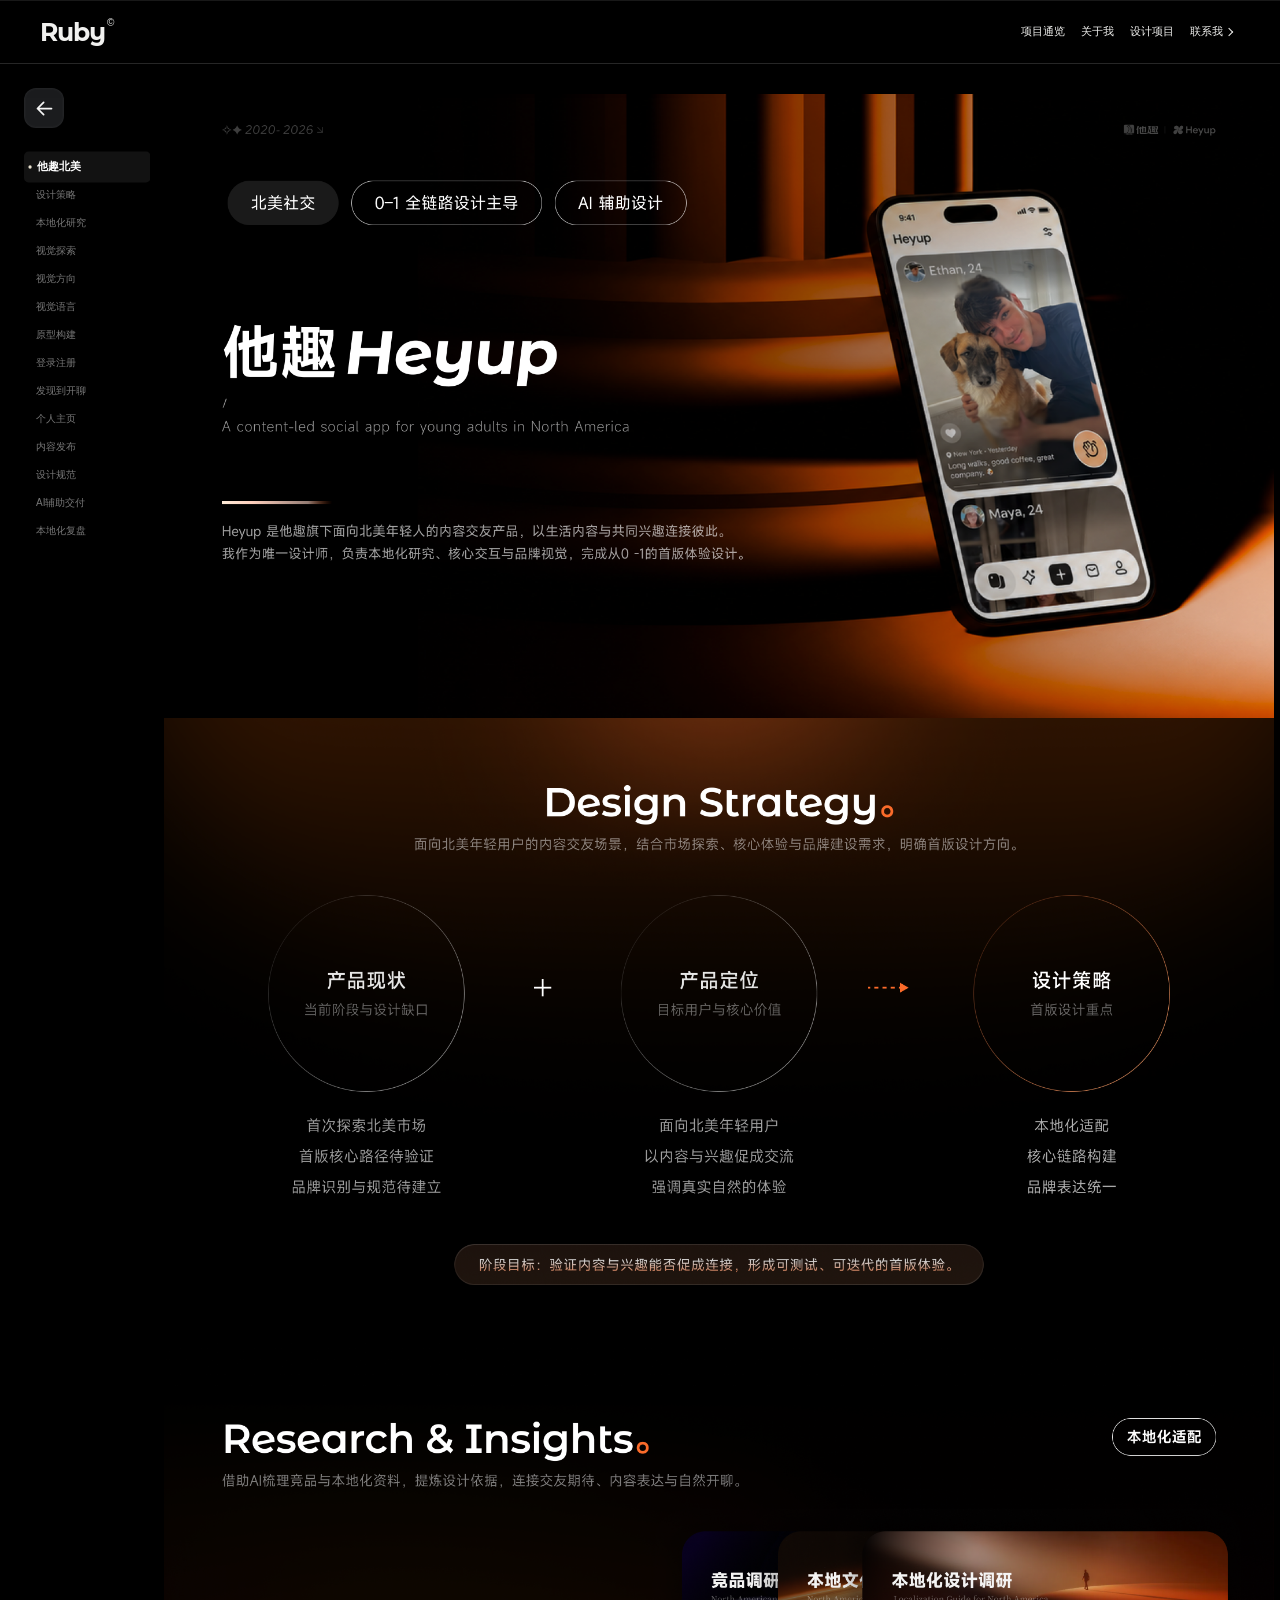
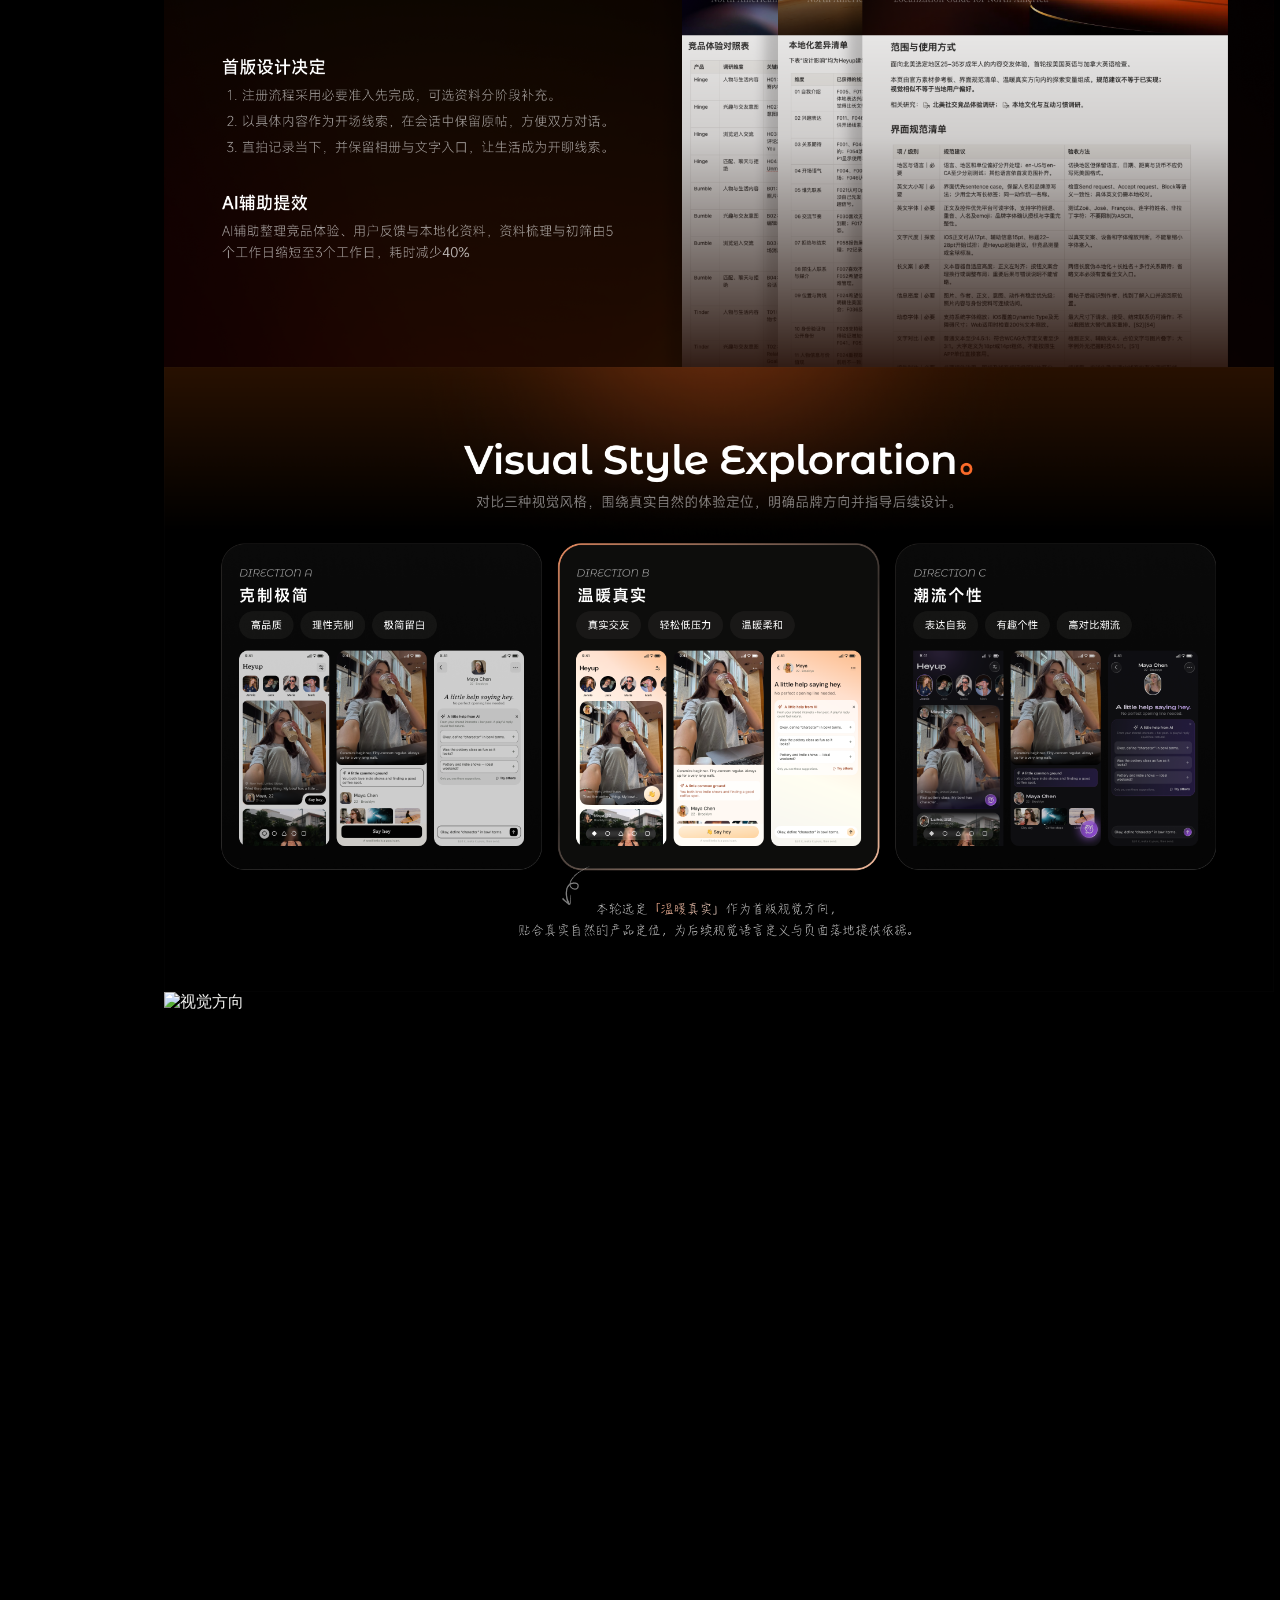
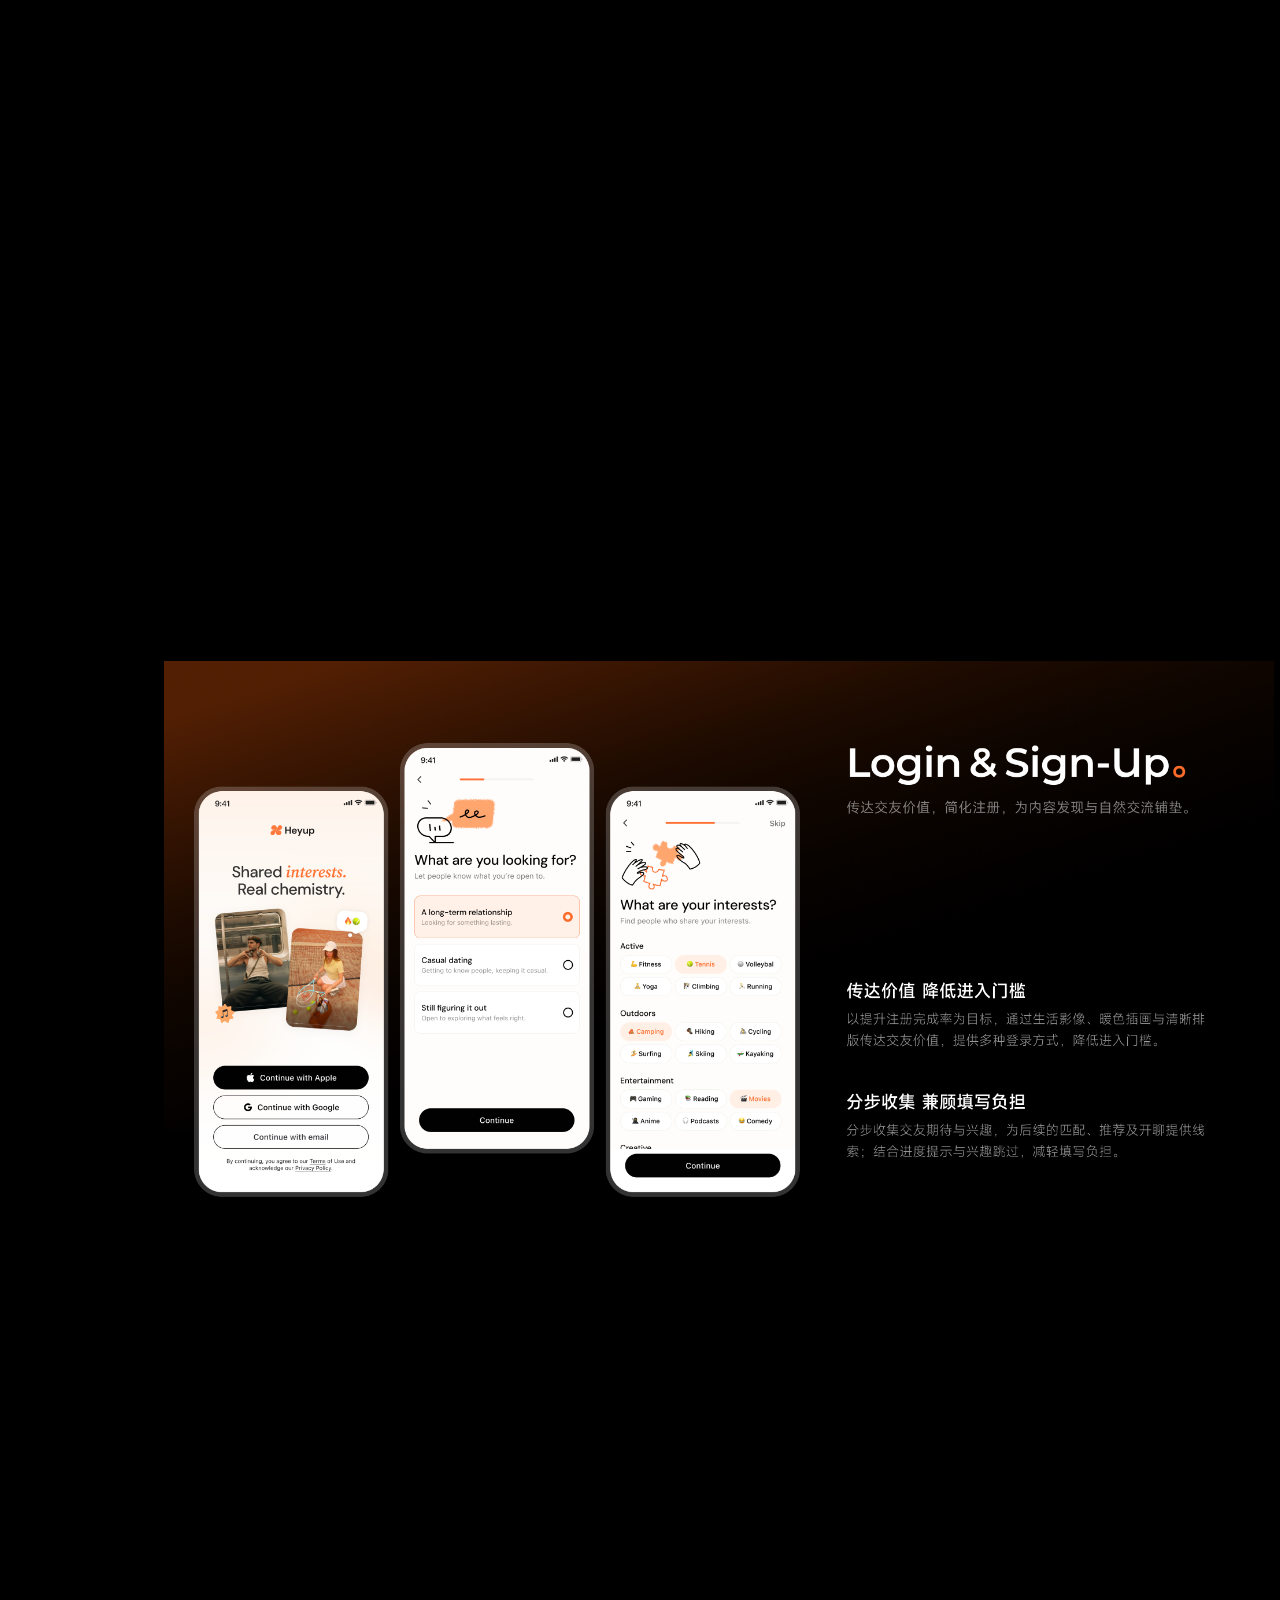
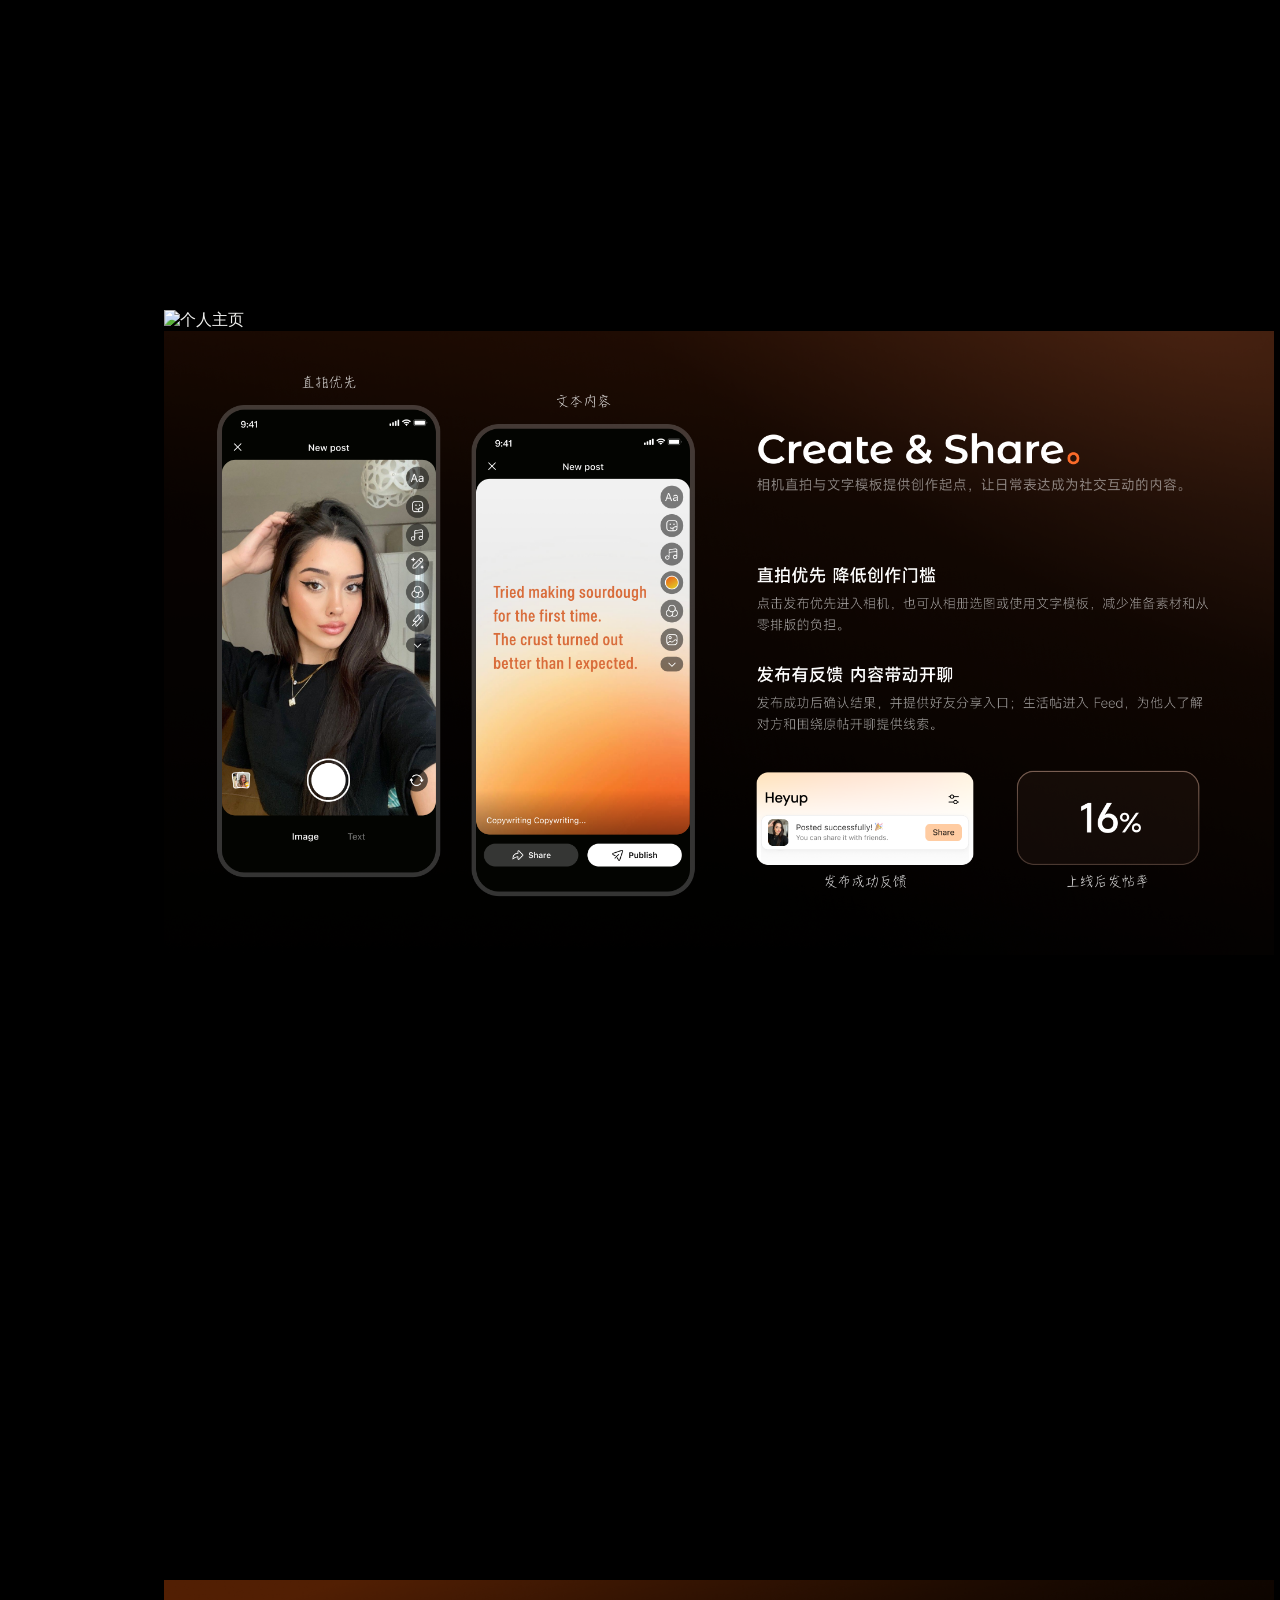
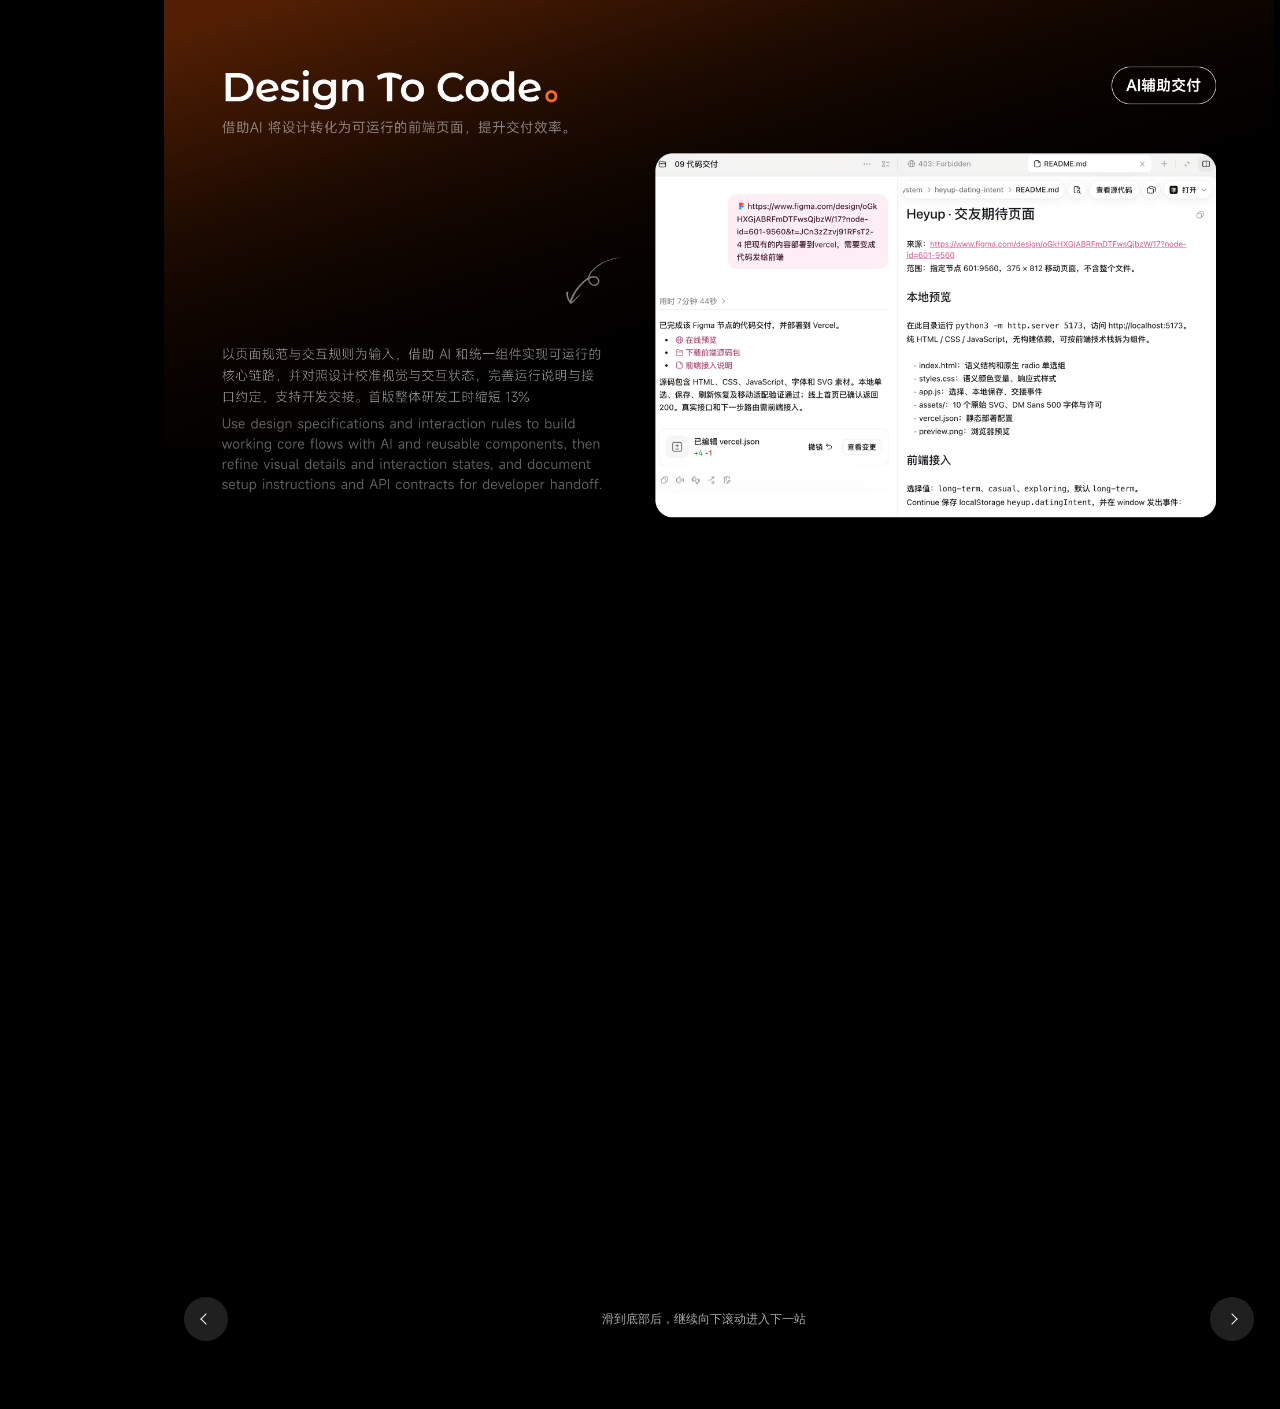
==== project-1.html @ 8aa03c07 "上传作品集" ====
<!doctype html><html lang="zh-CN"><head><meta charset="UTF-8"><meta name="viewport" content="width=device-width,initial-scale=1"><title>他趣北美 · Ruby</title><style>*{box-sizing:border-box}html{scroll-behavior:smooth;scroll-padding-top:35px}body{margin:0;background:#111;color:#eee;font-family:Arial,'PingFang SC',sans-serif}a{color:inherit;text-decoration:none}.sidebar{position:fixed;inset:0 auto 0 0;width:190px;padding:35px 24px;border-right:1px solid #ffffff20;display:flex;flex-direction:column;background:#151515aa;backdrop-filter:blur(24px);z-index:5}.back,.next{font-size:12px;line-height:1.8}.brand{font-size:28px;font-weight:bold;margin:48px 0 12px}.project-name{font-size:13px;color:#999;line-height:1.7}.toc{display:flex;flex-direction:column;gap:22px;margin:auto 0}.toc a{font-size:12px;color:#888;border-left:2px solid transparent;padding-left:12px}.toc a.active{color:white;border-color:white}.next{border-top:1px solid #ffffff25;padding-top:22px}.gallery{margin-left:190px;padding:45px 4vw 0;max-width:2200px}.heading{margin:20px 0 45px}.heading small{font-size:10px;letter-spacing:3px;color:#888}h1{font-size:clamp(28px,4vw,64px);font-weight:500;letter-spacing:-1px}.gallery figure{margin:0 0 30px;scroll-margin-top:25px}.gallery img{display:block;width:100%;height:auto;aspect-ratio:16/9;object-fit:contain;background:#1c1c1c}.gallery figcaption{font-size:11px;color:#888;margin-top:12px;display:flex;justify-content:space-between}.end{padding:65px 0;text-align:center;color:#aaa;font-size:13px}.end a{display:inline-block;margin-top:25px;border:1px solid #666;border-radius:30px;padding:13px 24px;color:#eee}.progress{height:2px;background:#eee;width:0;margin:25px auto 0;max-width:150px}@media(max-width:700px){.sidebar{width:100%;height:auto;bottom:auto;padding:14px 5%;display:grid;grid-template-columns:1fr auto;gap:14px;border-bottom:1px solid #333}.brand,.project-name{display:none}.toc{grid-column:1/-1;grid-row:2;flex-direction:row;gap:18px;overflow-x:auto}.toc a{white-space:nowrap;padding-left:0;border:0}.toc a.active{text-decoration:underline;text-underline-offset:6px}.next{padding:0;border:0}.gallery{margin-left:0;padding:125px 4vw 0}.gallery figure{scroll-margin-top:120px}}@media(prefers-reduced-motion:reduce){html{scroll-behavior:auto}}nav{position:fixed;z-index:20;top:0;left:0;width:100%;height:82px;display:flex;align-items:center;justify-content:space-between;padding:0 5%;background:rgba(20,20,20,.46);backdrop-filter:blur(26px) saturate(0);-webkit-backdrop-filter:blur(26px) saturate(0);border-bottom:1px solid #ffffff26;box-shadow:inset 0 1px 0 #ffffff18,0 8px 32px #00000016}.logo{font-weight:700;font-size:25px;letter-spacing:-1px}.logo i{font-style:normal;color:#eee}nav .links{display:flex;gap:34px;font-size:13px}.nav-end{font-size:12px;color:#888}.dot{display:inline-block;width:6px;height:6px;border-radius:50%;background:#eee;margin-right:8px}.sidebar{top:82px}.project-name{margin-top:28px}.gallery{padding-top:115px}.gallery figure{margin:0;scroll-margin-top:82px}.gallery img{display:block}.end{text-align:right}.end .progress{margin-right:0}.end a{margin-left:auto}html{scroll-padding-top:0}@media(max-width:700px){nav{height:65px}nav .links{gap:18px;font-size:11px}.nav-end{display:none}.sidebar{top:65px}.gallery{padding-top:180px}.gallery figure{scroll-margin-top:160px}}
.end{height:180px;padding:0;position:relative;display:flex;align-items:center;justify-content:flex-end;gap:20px}.end #hint{position:absolute;left:50%;top:50%;transform:translate(-50%,-50%);text-align:center;width:55%;font-size:12px;padding-right:30px}.end>a{margin:0;position:relative;z-index:1}.end .progress{position:absolute;bottom:38px;left:50%;transform:translateX(-50%);margin:0}.sidebar>.next{margin-bottom:38px}.sidebar .toc{margin-top:auto;margin-bottom:auto}@media(max-width:700px){.sidebar>.next{margin-bottom:0}.end{height:180px}.end #hint{left:0;transform:translateY(-50%);width:60%;padding:0 15px 0 0;font-size:10px}.end>a{padding:12px 14px;font-size:12px}}nav .links{margin-left:auto}nav{gap:24px}nav{height:64px}:root{--nav-height:64px}html{scroll-padding-top:64px}.chevron{display:inline-block;width:9px;height:9px;border-top:2px solid currentColor;border-right:2px solid currentColor;transform:rotate(45deg);vertical-align:middle;margin:0 4px}.chevron.left{transform:rotate(-135deg)}@media(max-width:700px){nav{height:56px}:root{--nav-height:56px}html{scroll-padding-top:56px}}.sidebar{top:64px}.gallery{padding-top:97px}.gallery figure{scroll-margin-top:64px}@media(max-width:700px){.sidebar{top:56px}.gallery{padding-top:171px}.gallery figure{scroll-margin-top:151px}}body{background:#0c0c0c;color:#f1f1ef;-webkit-font-smoothing:antialiased}nav{background:#10101080}.toc a{transition:color .2s}.heading h1{font-weight:500;letter-spacing:-2px}.gallery img{width:100%;height:auto;aspect-ratio:auto;object-fit:initial;filter:none;opacity:1}.sidebar .toc{overflow-y:auto;min-height:0;flex:1;margin:25px 0;gap:0}.toc a{padding-top:10px;padding-bottom:10px;flex-shrink:0}.sidebar>.next{flex-shrink:0}@media(max-width:700px){.sidebar .toc{overflow-x:auto;overflow-y:hidden;margin:0;flex-direction:row;gap:18px}.toc a{padding-top:4px;padding-bottom:4px}}html,body{background:#000}nav{background:#0009}.sidebar{width:154px;padding:30px 18px;background:#000;border-right:0;text-align:left}.sidebar .back{font-size:10px}.project-name{font-size:11px}.sidebar .toc a{font-size:10px;color:#666;border:0;padding-left:0;text-decoration:none;transition:color .2s,font-size .2s}.sidebar .toc a.active{font-size:12px;color:#eee;text-decoration:underline;text-underline-offset:6px;text-decoration-thickness:1px}.gallery{margin-left:154px;padding-left:18px;padding-right:18px;max-width:none}.gallery figure{margin:0 0 100px}.gallery figure:last-of-type{margin-bottom:0}.gallery img{background:#000;filter:none}.end>a.next-circle{width:46px;height:46px;border:1px solid #777;border-radius:50%;padding:0;display:grid;place-items:center;margin:0}.sidebar .next{font-size:11px}@media(max-width:700px){.sidebar{width:100%;padding:12px 18px}.gallery{margin-left:0;padding-left:18px;padding-right:18px}.sidebar .toc a{font-size:10px}.sidebar .toc a.active{font-size:11px}.gallery figure{margin-bottom:100px}}.gallery figure{margin-bottom:20px}.gallery figure:last-of-type{margin-bottom:0}.end>a.prev-circle{position:absolute;left:0;top:50%;transform:translateY(-50%);margin:0;width:46px;height:46px;border:1px solid #777;border-radius:50%;padding:0;display:grid;place-items:center}.end>a:hover{background:#ffffff16}@media(max-width:700px){.gallery figure{margin-bottom:20px}.end #hint{left:50%;transform:translate(-50%,-50%);width:60%;padding:0 8px}}@font-face{font-family:MiSans;src:url('assets/fonts/MiSans-Regular.ttf') format('truetype');font-weight:400;font-display:swap}@font-face{font-family:MiSans;src:url('assets/fonts/MiSans-Medium.ttf') format('truetype');font-weight:500;font-display:swap}@font-face{font-family:MiSans;src:url('assets/fonts/MiSans-Semibold.ttf') format('truetype');font-weight:600 900;font-display:swap}@font-face{font-family:'Montserrat Alternates';src:url('assets/fonts/MontserratAlternates-Black.ttf') format('truetype');font-weight:900;font-display:swap}body,button,input,dialog{font-family:MiSans,sans-serif}.logo,.english-title{font-family:'Montserrat Alternates',MiSans,sans-serif;font-weight:900}.logo{letter-spacing:-1.3px}nav{padding-left:24px;padding-right:24px}.gallery figure{margin-bottom:10px}.gallery figure:last-of-type{margin-bottom:0}.sidebar{padding-left:24px;padding-right:16px}.sidebar .toc{position:absolute;top:50%;transform:translateY(-50%);left:24px;right:16px;flex:none;height:300px;max-height:calc(100% - 180px);margin:0;overflow:auto;scrollbar-width:none;display:block;padding-block:135px;scroll-behavior:smooth}.sidebar .toc::-webkit-scrollbar{display:none}.sidebar .toc a{display:block;line-height:18px;padding-top:5px;padding-bottom:5px;font-size:10px}.sidebar .toc a.active{font-size:12px}.heading h1{font-size:clamp(28px,4vw,60px)}.gallery{padding-right:24px}@media(max-width:700px){.sidebar .toc{position:static;transform:none;height:auto;max-height:none;display:flex;padding:0;overflow-x:auto;white-space:nowrap}.sidebar .toc a{padding:5px 0}.gallery{padding-left:24px;padding-right:24px}.gallery figure{margin-bottom:10px}}nav{padding-left:40px;padding-right:40px}.sidebar{padding-left:40px;width:174px}.sidebar .toc{left:40px}.gallery{margin-left:174px;padding-right:40px}@media(max-width:700px){.sidebar{width:100%;padding-left:40px;padding-right:40px}.gallery{margin-left:0;padding-left:40px;padding-right:40px}}nav .links a:last-child{display:inline-flex;align-items:center;gap:4px}nav .links a:last-child .chevron{margin:0;width:8px;height:8px}.sidebar{width:132px;padding-right:12px}.project-name{display:flex;flex-direction:column;gap:6px;line-height:1.7}.project-number{color:#aaa}.sidebar .toc{top:44%;right:12px;height:280px;padding-block:125px}.gallery{margin-left:132px;padding-left:0;padding-right:0;width:calc(100% - 132px)}.gallery figure{width:100%}.gallery img{width:100%;height:auto;max-width:none}.gallery .heading{padding-left:20px;padding-right:20px}.end{margin:0 20px}@media(max-width:700px){.sidebar{width:100%;padding-right:40px}.sidebar .project-name{display:none}.sidebar .toc{height:auto;padding:0;top:auto}.gallery{margin-left:0;width:100%;padding-left:0;padding-right:0}.gallery .heading{padding-left:40px;padding-right:40px}.end{margin:0 20px}}
.gallery{padding-top:94px}.gallery figure,.gallery figure:last-of-type{margin:0}.sidebar{width:170px;padding:24px 14px 24px 24px}.sidebar .back{display:inline-flex;align-items:center;gap:4px;border:1px solid #ffffff30;border-radius:24px;padding:5px 10px;width:max-content}.sidebar .toc{left:24px;right:14px;top:78px;bottom:28px;height:auto;max-height:none;transform:none;margin:0;padding:0;overflow-y:auto;scrollbar-width:thin;scrollbar-color:#777 #161616;scroll-behavior:smooth}.sidebar .toc a{font-size:10px;line-height:1.6;color:#777;padding:7px 7px 7px 12px;border-radius:4px;text-decoration:none;position:relative;transition:background .2s,color .2s;overflow-wrap:anywhere}.sidebar .toc a.active{font-size:10px;color:#fff;background:#ffffff12;text-decoration:none;font-weight:600}.sidebar .toc a.active:before{content:'';width:3px;height:3px;border-radius:50%;background:#e7e0ce;position:absolute;left:4px;top:50%;transform:translateY(-50%)}.gallery{margin-left:170px;width:calc(100% - 170px)}@media(max-width:700px){.sidebar{width:100%;padding:12px 24px;gap:8px}.sidebar .toc{position:static;display:flex;height:auto;max-height:none;padding:0;overflow-x:auto;overflow-y:hidden}.sidebar .toc a{white-space:nowrap;overflow-wrap:normal;flex-shrink:0;padding:5px 12px}.gallery{padding-top:155px;margin-left:0;width:100%}.gallery figure{margin:0}}.sidebar .toc{top:96px;bottom:auto;height:min(380px,calc(100svh - 220px));max-height:calc(100svh - 220px);scrollbar-width:thin;scrollbar-color:#555 transparent}.sidebar .toc::-webkit-scrollbar{display:block;width:2px;height:2px}.sidebar .toc::-webkit-scrollbar-track{background:transparent}.sidebar .toc::-webkit-scrollbar-thumb{background:#555;border-radius:8px}.sidebar .toc::-webkit-scrollbar-button{display:none}@media(max-width:700px){.sidebar{top:56px;padding:14px 24px 12px;display:flex;flex-direction:column;gap:14px;align-items:stretch;height:auto}.sidebar .back{align-self:flex-start}.sidebar .toc{position:relative;left:auto;right:auto;top:auto;bottom:auto;transform:none;display:flex;flex-direction:row;align-items:center;gap:12px;height:34px;min-height:34px;max-height:34px;flex:none;margin:0;padding:0 0 5px;overflow-x:auto;overflow-y:hidden;scrollbar-width:thin}.sidebar .toc a{display:block;line-height:20px;padding:4px 10px 4px 12px;flex-shrink:0}.gallery{padding-top:178px}.gallery figure{scroll-margin-top:178px}}
@media(max-width:700px){.sidebar .toc::-webkit-scrollbar{height:1px}.sidebar .toc{scrollbar-width:thin}}
/* Shared monochrome button language */
:root{--button-border:rgba(255,255,255,.18);--button-hover:rgba(255,255,255,.14)}
button,.pill,.back,.next-circle,.prev-circle,.cover-enter{transition:background .2s ease,border-color .2s ease,box-shadow .2s ease,opacity .2s ease; -webkit-tap-highlight-color:transparent}
button:focus-visible,.pill:focus-visible,.back:focus-visible,.next-circle:focus-visible,.prev-circle:focus-visible{outline:2px solid #fff;outline-offset:4px}
.pill{min-height:44px;border:1px solid var(--button-border);background:rgba(255,255,255,.07);backdrop-filter:blur(18px);-webkit-backdrop-filter:blur(18px);box-shadow:inset 0 1px 0 #ffffff0a;font-size:13px;font-weight:500;padding:12px 22px;gap:18px}
.pill:hover{background:#f1f1f1;color:#111;border-color:#f1f1f1;box-shadow:0 4px 24px #ffffff0c}.pill:active{background:#d9d9d9}
#contact #contactBtn{height:44px;border:1px solid var(--button-border);border-radius:24px;background:#ffffff1a;color:#f5f5f5;box-shadow:inset 0 1px 0 #ffffff12;backdrop-filter:blur(24px);-webkit-backdrop-filter:blur(24px);font-weight:500}
#contact #contactBtn:hover{background:#ffffff2b;border-color:#ffffff55;box-shadow:inset 0 1px 0 #ffffff20,0 6px 24px #0003}#contact #contactBtn:active{background:#ffffff36}
#work .project-arrow,.end>a.next-circle,.end>a.prev-circle{width:44px;height:44px;border:1px solid var(--button-border);background:#ffffff08;color:#ddd;box-shadow:inset 0 1px 0 #ffffff08;display:grid;place-items:center;border-radius:50%;padding:0}
#work .project-arrow:hover,.end>a.next-circle:hover,.end>a.prev-circle:hover{background:#f1f1f1;color:#111;border-color:#f1f1f1}#work .project-arrow:active,.end>a.next-circle:active,.end>a.prev-circle:active{background:#ccc;color:#111}
.cover-enter{width:44px;height:44px;border:1px solid #ffffff40;background:#ffffff18;backdrop-filter:blur(22px);-webkit-backdrop-filter:blur(22px);box-shadow:inset 0 1px 0 #ffffff16,0 4px 16px #0002}.project-link:hover .cover-enter{background:#ffffff35;border-color:#ffffff80}.project-link:active .cover-enter{background:#ffffff50}
.sidebar .back{min-height:32px;display:inline-flex;align-items:center;border:1px solid var(--button-border);border-radius:18px;padding:5px 11px;color:#bbb;background:#ffffff05;font-size:11px}.sidebar .back:hover{color:#fff;background:var(--button-hover);border-color:#ffffff35}
nav .links a{min-height:36px;display:inline-flex;align-items:center;justify-content:center;border-radius:18px;padding:0 12px;opacity:1}nav .links{gap:10px}nav .links a:hover{background:#ffffff0d;color:white;opacity:1}nav .links a:active{background:#ffffff18}
.modal-contact a{border:1px solid var(--button-border);border-radius:20px;padding:8px 16px;background:#ffffff06}.modal-contact a:hover{background:var(--button-hover);border-color:#ffffff40}#modal #close{width:32px;height:32px;border-radius:50%;color:#999}#modal #close:hover{background:#ffffff12;color:white}.chevron{width:8px;height:8px;border-width:1.7px}.project-arrow .chevron{width:9px;height:9px}
@media(max-width:700px){nav .links{gap:0}nav .links a{padding:0 8px;font-size:11px}.sidebar .back{min-height:30px}.pill{min-height:44px}}
@media(prefers-reduced-motion:reduce){button,.pill,.back,.next-circle,.prev-circle,.cover-enter{transition:none}}

/* Screenshot-led controls */
.sidebar .back{width:40px;height:40px;min-height:40px;display:grid;place-items:center;padding:0;border-radius:12px;background:#1b1c1e;border:1px solid #ffffff08;box-shadow:inset 0 0 0 1px #ffffff03;color:#f5f5f5}.sidebar .back:hover{background:#292b2e;border-color:#ffffff12}.sidebar .back:active{background:#333538}
.back-icon{display:block;width:21px;height:21px}.sidebar .toc{top:86px}
#work .project-arrow,.end>a.next-circle,.end>a.prev-circle{background:#202020;border:0;box-shadow:none;color:#f4f4f4;width:44px;height:44px}.project-arrow:hover,.end>a.next-circle:hover,.end>a.prev-circle:hover{background:#343434!important;color:#fff!important}
.cover-enter{background:rgba(255,255,255,.19);border:0;box-shadow:none;backdrop-filter:blur(20px);-webkit-backdrop-filter:blur(20px);color:#fff;width:42px;height:42px}.project.selected .cover-enter{background:rgba(76,83,90,.66)}.project-link:hover .cover-enter{background:rgba(105,113,122,.76);border:0}.project-link:active .cover-enter{background:rgba(125,134,143,.86)}
.pill{background:#1f1f1f;border:1px solid #ffffff08;border-radius:12px;box-shadow:none;padding:12px 22px;gap:12px;color:#f5f5f5}.pill:hover{background:#303030;color:#fff;border-color:#ffffff12}.pill:active{background:#3b3b3b}
#contact #contactBtn{border-radius:12px;background:rgba(255,255,255,.18);backdrop-filter:blur(24px);-webkit-backdrop-filter:blur(24px);border:1px solid #ffffff08;box-shadow:none;font-weight:500}#contact #contactBtn:hover{background:rgba(255,255,255,.26);border-color:#ffffff12;box-shadow:none}
#modal{width:min(440px,calc(100vw - 40px));max-width:440px;max-height:calc(100svh - 40px);border:0;border-radius:22px;background:#202123;color:#f7f7f7;padding:32px;box-shadow:0 24px 100px #0005;overflow:auto}#modal::backdrop{background:#000a;backdrop-filter:blur(8px)}#modalTitle{font-family:MiSans,sans-serif;text-align:left;font-size:21px;font-weight:600;margin:0 32px 16px 0;line-height:1.5}#modalText{font-size:12px;color:#92979d;line-height:1.9;text-align:left;margin:0 0 20px}#modal #close{position:absolute;right:18px;top:20px;width:32px;height:32px;border:0;border-radius:8px;color:#f5f5f5;background:transparent}#modal #close:hover{background:#ffffff0c}.modal-contact{justify-content:flex-start;gap:10px}.modal-contact a{background:#f7f8fa;color:#111;border:0;border-radius:9px;padding:9px 17px;font-weight:600;font-size:12px}.modal-contact a:hover{background:#dedfe2;border:0}.qr-image{width:min(240px,100%);border-radius:12px;margin:24px auto 0}nav .links a{border-radius:9px}
@media(max-width:700px){.sidebar .back{width:34px;height:34px;min-height:34px;border-radius:10px}.sidebar .toc{top:auto}.sidebar{gap:12px}#modal{padding:28px 24px}#modalTitle{font-size:20px}.gallery{padding-top:178px}.gallery figure{scroll-margin-top:178px}}
nav .links a:last-child{gap:1px}nav .links a:last-child .chevron{margin:0}/* Consistent text–icon spacing */
:root{--icon-label-gap:12px}nav .links a:last-child,.pill,#contact #contactBtn,.sidebar .back{gap:var(--icon-label-gap)}nav .links a:last-child .chevron,.pill .chevron,#contact #contactBtn .chevron,.sidebar .back .chevron{margin:0;flex-shrink:0}.pill>span{display:inline-flex;align-items:center}.modal-contact a{display:inline-flex;align-items:center;gap:var(--icon-label-gap)}
nav{background:rgba(0,0,0,.18);backdrop-filter:blur(0px);-webkit-backdrop-filter:blur(0px);transition:background .4s,backdrop-filter .4s,border-color .4s}nav.scrolled{background:rgba(20,20,20,.56);backdrop-filter:blur(24px);-webkit-backdrop-filter:blur(24px);border-bottom-color:#ffffff20}nav .links a:last-child{gap:6px}.slow-enter{opacity:0;transform:translateY(14px);transition:opacity 1.1s ease,transform 1.1s cubic-bezier(.2,.65,.3,1);transition-delay:var(--enter-delay,0ms)}.slow-enter.entered{opacity:1;transform:translateY(0)}@media(prefers-reduced-motion:reduce){.slow-enter{opacity:1;transform:none;transition:none}nav{transition:none}}.sidebar .toc::-webkit-scrollbar{width:1px;height:.5px}.sidebar .toc::-webkit-scrollbar-thumb{border-radius:4px}.sidebar .toc{scrollbar-width:thin}@media(max-width:700px){.sidebar .toc::-webkit-scrollbar{height:.5px;width:1px}}nav .links a:last-child{gap:3px}nav .links a:last-child .chevron{width:6px;height:6px;border-width:1.3px;margin:0}.logo{position:relative;font-weight:900;-webkit-text-stroke:.35px #000;letter-spacing:-1px;display:inline-flex;align-items:flex-start}.logo sup{font-family:MiSans,sans-serif;font-size:10px;line-height:1;font-weight:500;-webkit-text-stroke:0;margin-left:2px;margin-top:1px}nav .logo{font-weight:500;-webkit-text-stroke:0} @media(min-width:701px){.sidebar{width:164px}.gallery{margin-left:164px}}
/* Use all available desktop height for the complete project directory. */
@media(min-width:701px){.sidebar .toc{top:86px;bottom:18px;height:auto;max-height:none;padding:0;overflow-y:auto}.sidebar .toc a{padding-top:6px;padding-bottom:6px}}
</style><link rel="stylesheet" href="assets/shared-nav.css?v=49835a45a9e1"><link rel="stylesheet" href="assets/detail-sidebar.css?v=1"><link rel="stylesheet" href="assets/button-motion.css?v=1"></head><body><nav><a href="index.html#home" class="logo">Ruby<sup>©</sup></a><div class="links"><a href="index.html#overview">项目通览</a><a href="index.html#about">关于我</a><a href="index.html#work">设计项目</a><a href="index.html#contact">联系我 <i class="chevron" aria-hidden="true"></i></a></div></nav><aside class="sidebar"><a class="back" href="index.html?project=1#work" aria-label="返回项目展示" title="返回"><svg class="back-icon" viewBox="0 0 24 24" fill="none" aria-hidden="true"><path d="M20 12H4m7-7-7 7 7 7" stroke="currentColor" stroke-width="2" stroke-linecap="round" stroke-linejoin="round"/></svg></a><div class="toc"><a href="#frame-1" class="active">他趣北美</a><a href="#frame-2" class="">设计策略</a><a href="#frame-3" class="">本地化研究</a><a href="#frame-4" class="">视觉探索</a><a href="#frame-5" class="">视觉方向</a><a href="#frame-6" class="">视觉语言</a><a href="#frame-7" class="">原型构建</a><a href="#frame-8" class="">登录注册</a><a href="#frame-9" class="">发现到开聊</a><a href="#frame-10" class="">个人主页</a><a href="#frame-11" class="">内容发布</a><a href="#frame-12" class="">设计规范</a><a href="#frame-13" class="">AI辅助交付</a><a href="#frame-14" class="">本地化复盘</a></div></aside><main class="gallery"><figure id="frame-1"><img src="assets/project-1/5.png?v=f977115acdf9" alt="他趣北美" loading="eager" decoding="async" width="3840" height="2160"></figure><figure id="frame-2"><img src="assets/project-1/6.png?v=b25caa3f698f" alt="设计策略" loading="lazy" decoding="async" width="3840" height="2160"></figure><figure id="frame-3"><img src="assets/project-1/7.png?v=892ef8f17a9c" alt="本地化研究" loading="lazy" decoding="async" width="3840" height="2160"></figure><figure id="frame-4"><img src="assets/project-1/8.png?v=bca156856c85" alt="视觉探索" loading="lazy" decoding="async" width="3840" height="2160"></figure><figure id="frame-5"><img src="assets/project-1/9.png?v=f39c86bab4b0" alt="视觉方向" loading="lazy" decoding="async" width="3840" height="2160"></figure><figure id="frame-6"><img src="assets/project-1/10.png?v=555124a62847" alt="视觉语言" loading="lazy" decoding="async" width="3840" height="2160"></figure><figure id="frame-7"><img src="assets/project-1/11.png?v=ed8fefd7d363" alt="原型构建" loading="lazy" decoding="async" width="3840" height="2160"></figure><figure id="frame-8"><img src="assets/project-1/12.png?v=3e1817de766b" alt="登录注册" loading="lazy" decoding="async" width="3840" height="2160"></figure><figure id="frame-9"><img src="assets/project-1/13.png?v=dec51fceb868" alt="发现到开聊" loading="lazy" decoding="async" width="3840" height="2160"></figure><figure id="frame-10"><img src="assets/project-1/14.png?v=d197318d5764" alt="个人主页" loading="lazy" decoding="async" width="3840" height="2160"></figure><figure id="frame-11"><img src="assets/project-1/15.png?v=16917f5837c8" alt="内容发布" loading="lazy" decoding="async" width="3840" height="2160"></figure><figure id="frame-12"><img src="assets/project-1/16.png?v=82422fd2b149" alt="设计规范" loading="lazy" decoding="async" width="3840" height="2160"></figure><figure id="frame-13"><img src="assets/project-1/17.png?v=618a8e848897" alt="AI辅助交付" loading="lazy" decoding="async" width="3840" height="2160"></figure><figure id="frame-14"><img src="assets/project-1/18.png?v=f14d13234a2a" alt="本地化复盘" loading="lazy" decoding="async" width="3840" height="2160"></figure><footer class="end"><a class="prev-circle" href="index.html#work" aria-label="返回项目展示"><i class="chevron left" aria-hidden="true"></i></a><div id="hint">滑到底部后，继续向下滚动进入下一站</div><div class="progress"></div><a href="project-2.html" aria-label="下一个项目" class="next-circle"><i class="chevron" aria-hidden="true"></i></a></footer></main><script>const links=[...document.querySelectorAll('.toc a')];const sections=[...document.querySelectorAll('figure')];function centerActive(a){const toc=a.parentElement;if(innerWidth>700)toc.scrollTo({top:a.offsetTop-toc.clientHeight/2+a.offsetHeight/2,behavior:'smooth'});else toc.scrollTo({left:a.offsetLeft-toc.clientWidth/2+a.offsetWidth/2,behavior:'smooth'})}// Choose one section from its position, rather than observer callback order.
let tocFrame=0;
function syncProjectToc(){
 tocFrame=0;
 const navBottom=document.querySelector('nav').getBoundingClientRect().bottom;
 const line=Math.max(navBottom+24,innerHeight*.2);
 let index=0;
 if(scrollY>2)sections.forEach((section,i)=>{if(section.getBoundingClientRect().top<=line)index=i});
 links.forEach((a,i)=>{
  const selected=i===index;
  const changed=selected&&!a.classList.contains('active');
  a.classList.toggle('active',selected);
  if(selected)a.setAttribute('aria-current','location');else a.removeAttribute('aria-current');
  if(changed)centerActive(a);
 });
}
function scheduleProjectToc(){if(!tocFrame)tocFrame=requestAnimationFrame(syncProjectToc)}
window.addEventListener('scroll',scheduleProjectToc,{passive:true});
window.addEventListener('resize',scheduleProjectToc);
window.addEventListener('pageshow',scheduleProjectToc);
new ResizeObserver(scheduleProjectToc).observe(document.querySelector('.gallery'));
if(new URLSearchParams(location.search).has('sheet')&&!location.hash){
 history.scrollRestoration='manual';window.scrollTo({top:0,left:0,behavior:'instant'});
 document.querySelector('.toc').scrollTo({top:0,left:0,behavior:'instant'});
}
syncProjectToc();
let armed=false,amount=0,stamp=0,leaving=false;const hint=document.querySelector('#hint');function atBottom(){return innerHeight+scrollY>=document.documentElement.scrollHeight-4}window.addEventListener('scroll',()=>{if(!atBottom()){armed=false;amount=0;hint.textContent='滑到底部后，继续向下滚动进入下一站'}});function advance(delta){if(delta<=0||!atBottom()||leaving)return;const now=Date.now();if(!armed){armed=true;stamp=now;amount=0;hint.textContent='继续向下滚动，进入下一站';return}if(now-stamp<650)return;amount+=Math.min(delta,90);document.querySelector('.progress').style.width=Math.min(150,amount/240*150)+'px';if(amount>240){leaving=true;location.href=document.querySelector('.next-circle').href}}window.addEventListener('wheel',e=>advance(e.deltaY),{passive:true});let touchY=0;window.addEventListener('touchstart',e=>touchY=e.touches[0].clientY,{passive:true});window.addEventListener('touchend',e=>advance((touchY-e.changedTouches[0].clientY)*3),{passive:true});window.addEventListener('keydown',e=>{if(['ArrowDown','PageDown',' '].includes(e.key))advance(90)});const initialActive=document.querySelector('.toc a.active');if(initialActive)centerActive(initialActive);const topNav=document.querySelector('nav');function updateNavGlass(){topNav.classList.toggle('scrolled',scrollY>12)}window.addEventListener('scroll',updateNavGlass,{passive:true});updateNavGlass();const slowObserver=new IntersectionObserver(entries=>{entries.forEach(e=>{if(e.isIntersecting){e.target.classList.add('entered');slowObserver.unobserve(e.target)}})},{threshold:.08});document.querySelectorAll('.toc a').forEach((el,i)=>{el.classList.add('slow-enter');el.style.setProperty('--enter-delay',Math.min(i*100,700)+'ms');slowObserver.observe(el)});</script><script src="assets/custom-cursor.js?v=71db97272607" defer></script><script src="assets/project-transition.js?v=fe8b3c731a6c"></script></body></html>
---- assets/shared-nav.css ----
/* Shared navigation: home and project pages use the same rules. */
@font-face{font-family:'Montserrat Alternates';src:url('fonts/MontserratAlternates-Bold.ttf') format('truetype');font-weight:700;font-display:swap}
body>nav{box-sizing:border-box;position:fixed;left:0;top:0;z-index:20;width:100%;height:64px;padding:0 40px;display:flex;align-items:center;justify-content:space-between;gap:24px;background:rgba(0,0,0,.18);border-bottom:1px solid #ffffff26;backdrop-filter:blur(0);-webkit-backdrop-filter:blur(0);box-shadow:inset 0 1px 0 #ffffff18,0 8px 32px #00000016;transition:none;font-family:MiSans,sans-serif}
body>nav.scrolled{background:rgba(20,20,20,.56);backdrop-filter:blur(24px);-webkit-backdrop-filter:blur(24px);border-bottom-color:#ffffff20}
body>nav .logo{position:relative;display:inline-flex;align-items:flex-start;font-family:'Montserrat Alternates',MiSans,sans-serif;font-size:25px;font-weight:500;letter-spacing:-1px;line-height:normal;-webkit-text-stroke:0;color:#f1f1ef;text-decoration:none}
body>nav .logo sup{font-family:MiSans,sans-serif;font-size:10px;font-weight:500;line-height:1;margin:1px 0 0 2px;-webkit-text-stroke:0}
body>nav .links{display:flex;gap:0;margin-left:auto;font-size:11px}
body>nav .links a{min-height:36px;padding:0 8px;display:inline-flex;align-items:center;justify-content:center;border-radius:9px;font-size:11px;font-weight:400;color:#f1f1ef;opacity:1;text-decoration:none}
body>nav .links a:hover{background:#ffffff0d;color:#fff;opacity:1}
body>nav .links a:last-child{gap:3px}
body>nav .links a:last-child .chevron{width:6px;height:6px;border-width:1.3px;margin:0;flex-shrink:0}
@media(max-width:700px){body>nav{height:56px}body>nav .links{gap:16px}body>nav .links a{font-size:12px}}

/* Keep navigation labels on one line, including the narrowest layout. */
body>nav,body>nav .links{flex-wrap:nowrap}
body>nav .logo,body>nav .links a{flex-shrink:0;white-space:nowrap}
button,.pill{white-space:nowrap}
@media(max-width:600px){
 body>nav{padding-left:24px;padding-right:24px;gap:16px}
 body>nav .links{gap:0}
 body>nav .links a:not(:last-child){display:none}
}
---- assets/detail-sidebar.css ----
/* Scale the current section independently of the existing entry animation. */
.sidebar .toc a{
 scale:1;
 transform-origin:left center;
 transition:scale .2s ease,background .2s ease,color .2s ease,opacity 1.1s ease,transform 1.1s ease;
}
.sidebar .toc a.active{scale:1.1;z-index:1}
@media(min-width:701px){
 .sidebar .toc{padding-block:3px}
 .sidebar .toc a{box-sizing:border-box;width:calc(100% / 1.1)}
}
@media(max-width:700px){
 .sidebar .toc{height:38px;min-height:38px;max-height:38px;padding:2px 12px 5px 0}
}
@media(prefers-reduced-motion:reduce){
 .sidebar .toc a{transition:none}
}
---- assets/button-motion.css ----
/* Independent scale preserves existing positioning transforms and entrance effects. */
:is(button:not(.project-arrow):not(:disabled),.pill,.sidebar .back,.end>a,nav .links a,.sidebar .toc a){
 transition:scale 180ms cubic-bezier(.22,1,.36,1),background-color 180ms ease,box-shadow 180ms ease,opacity 180ms ease;
 touch-action:manipulation;
}
#contact #contactBtn{transition:scale 180ms cubic-bezier(.22,1,.36,1),background-color 180ms ease,opacity 450ms ease,visibility 450ms!important}
@media(hover:hover) and (pointer:fine){
 :is(button:not(.project-arrow):not(:disabled),.pill,.sidebar .back,.end>a,nav .links a,.sidebar .toc a):hover{scale:1.025}
 #work .project.selected .cover-enter:hover{scale:.8764}
}
:is(button:not(.project-arrow):not(:disabled),.pill,.sidebar .back,.end>a,nav .links a,.sidebar .toc a):active{scale:.96;transition-duration:80ms}
#work .cover-enter{transition:scale 180ms ease,opacity 180ms ease,visibility 180ms ease}
#work .project-link:active .cover-enter{scale:.8208;opacity:1}
#work .project-actions .project-arrow:active{background:rgba(255,255,255,.3863)!important}
@media(prefers-reduced-motion:reduce){
 :is(button:not(.project-arrow),.pill,.sidebar .back,.end>a,nav .links a,.sidebar .toc a){scale:1!important;transition:none!important}
 #contact #contactBtn{transition:none!important}
 #work .cover-enter{scale:.855!important;transition:none!important}
}
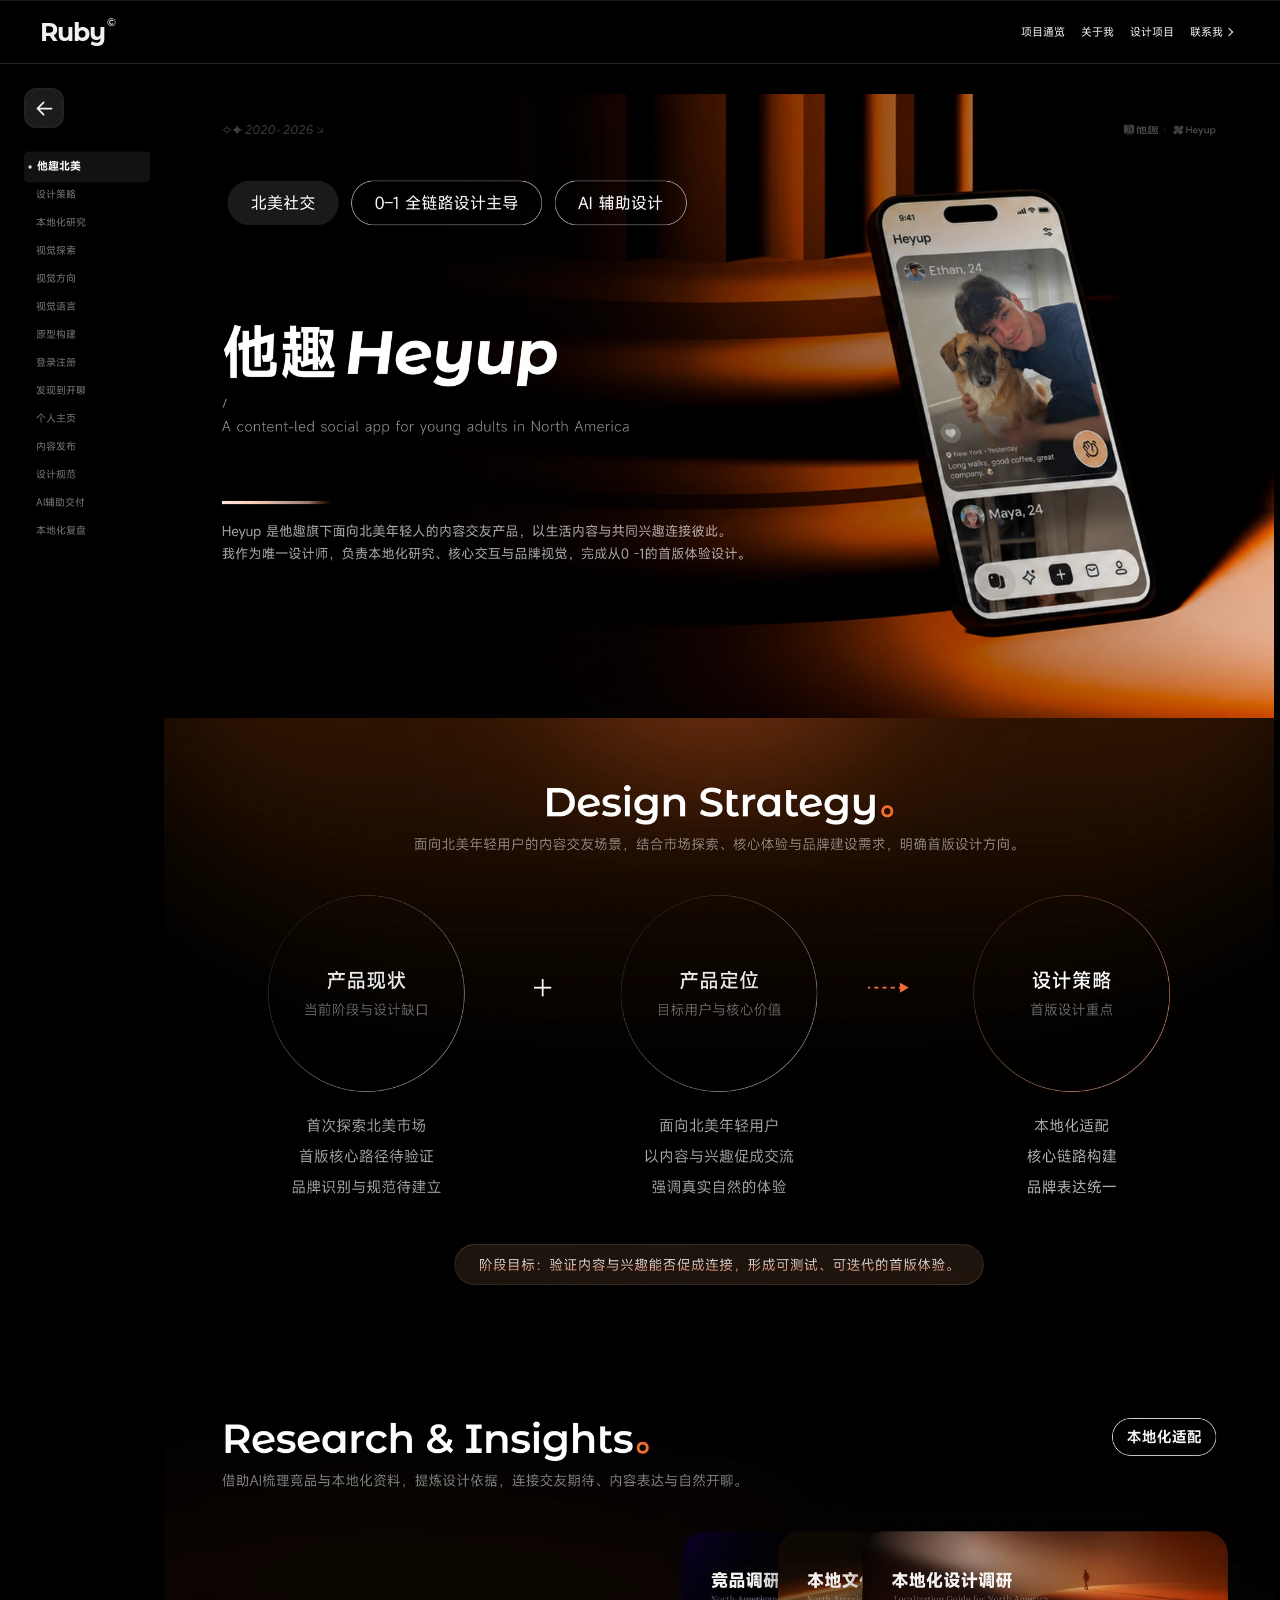
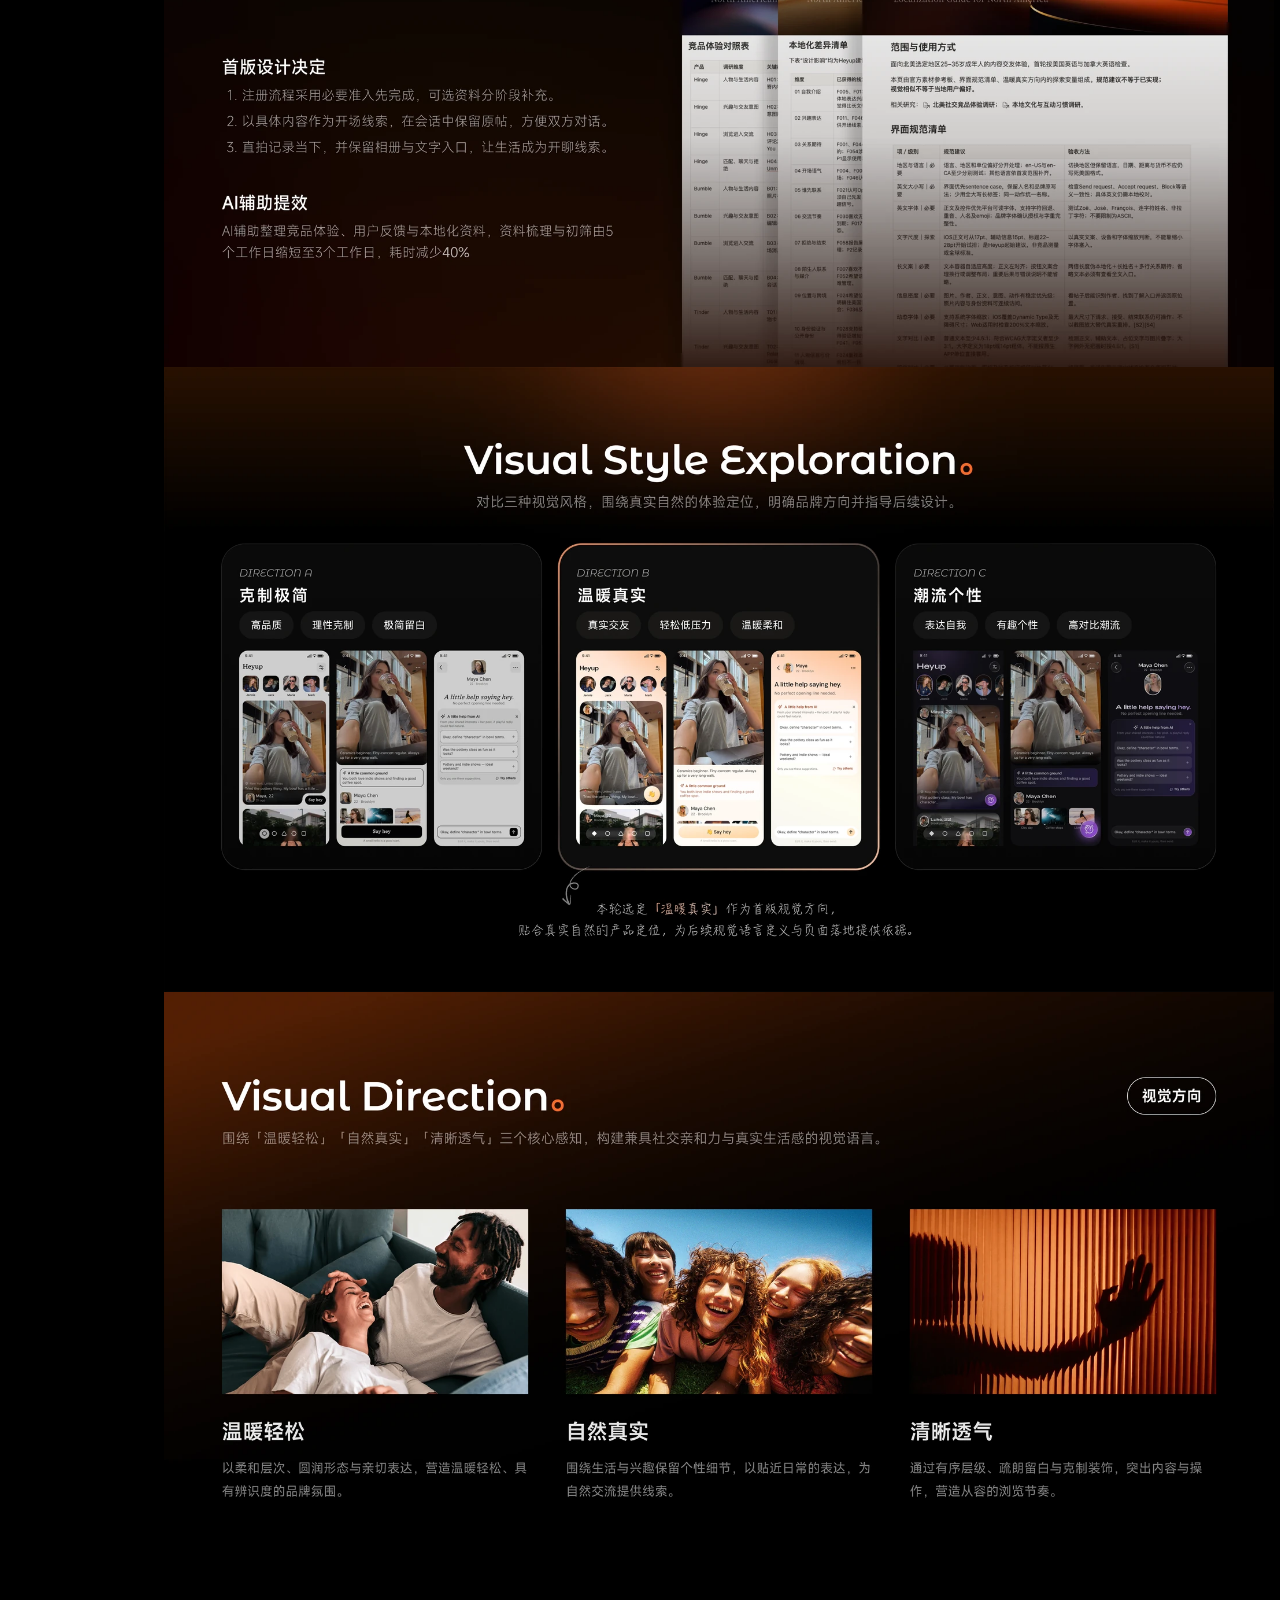
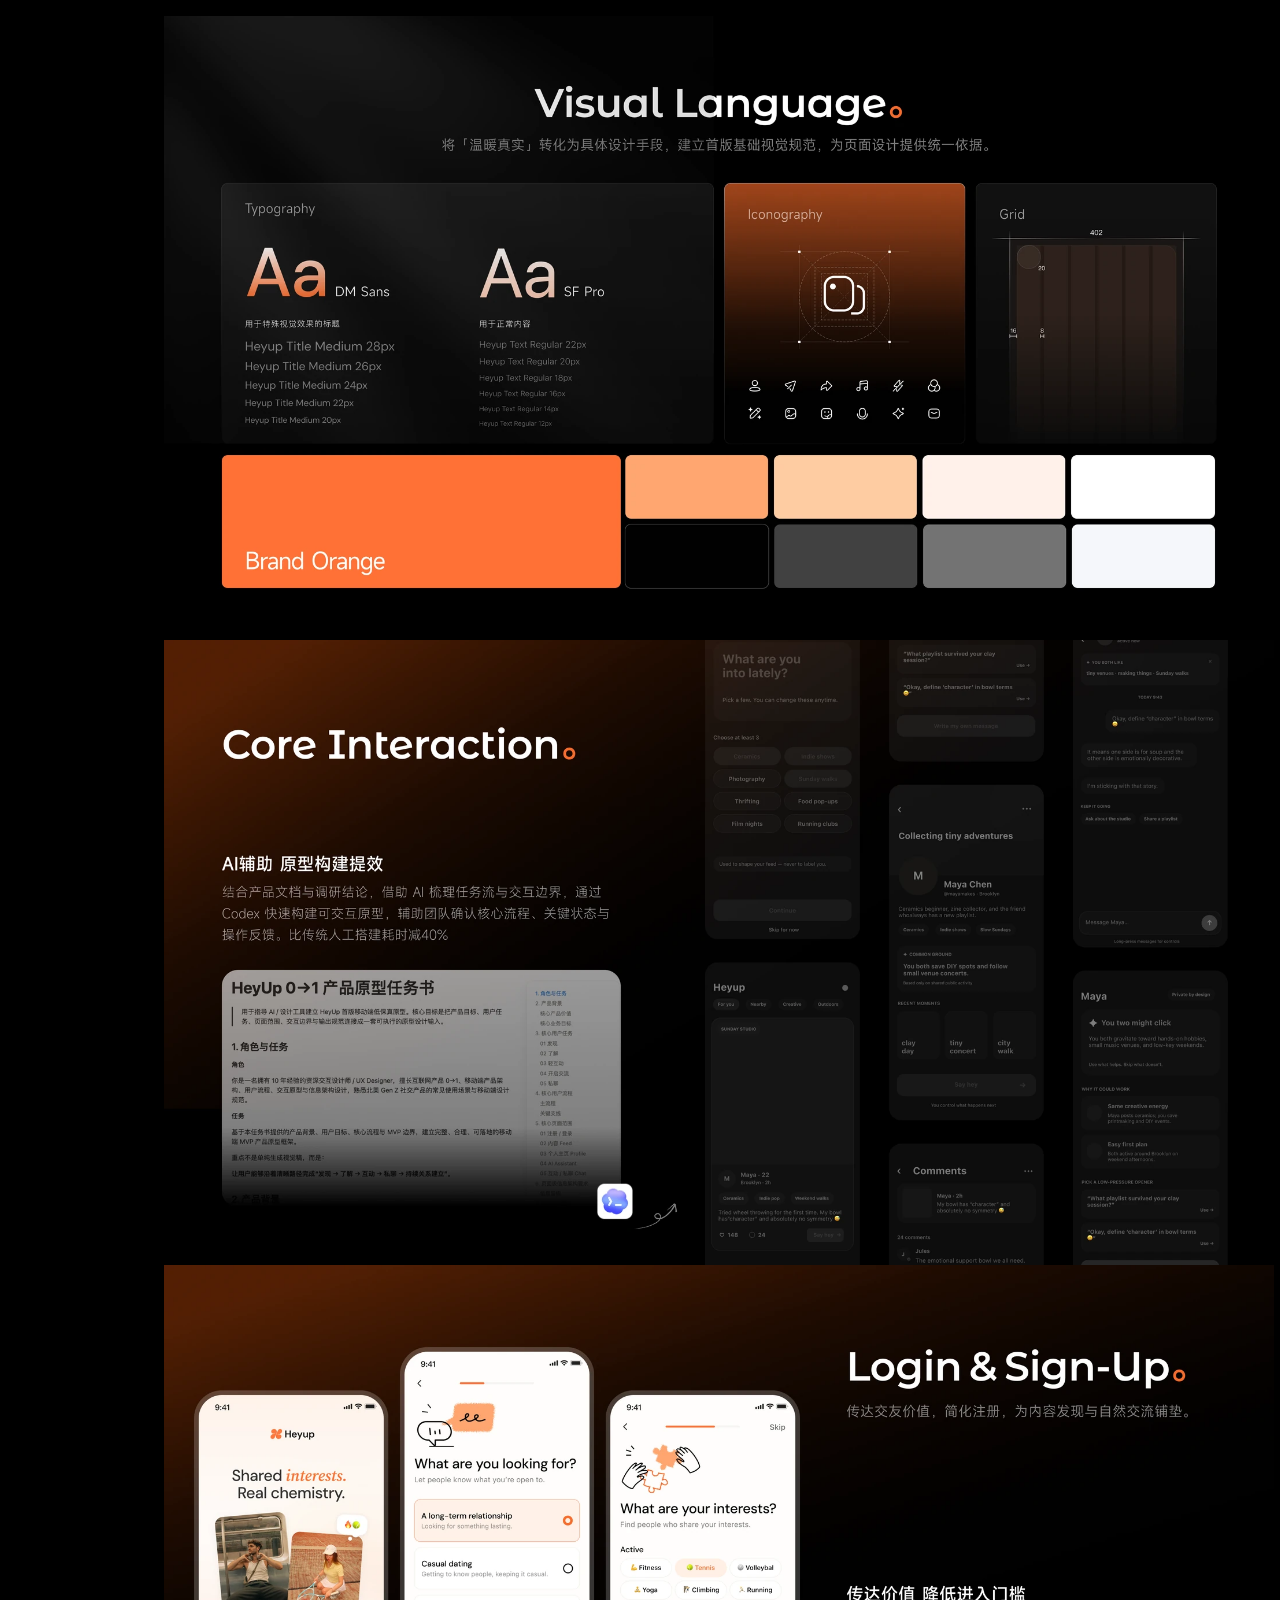
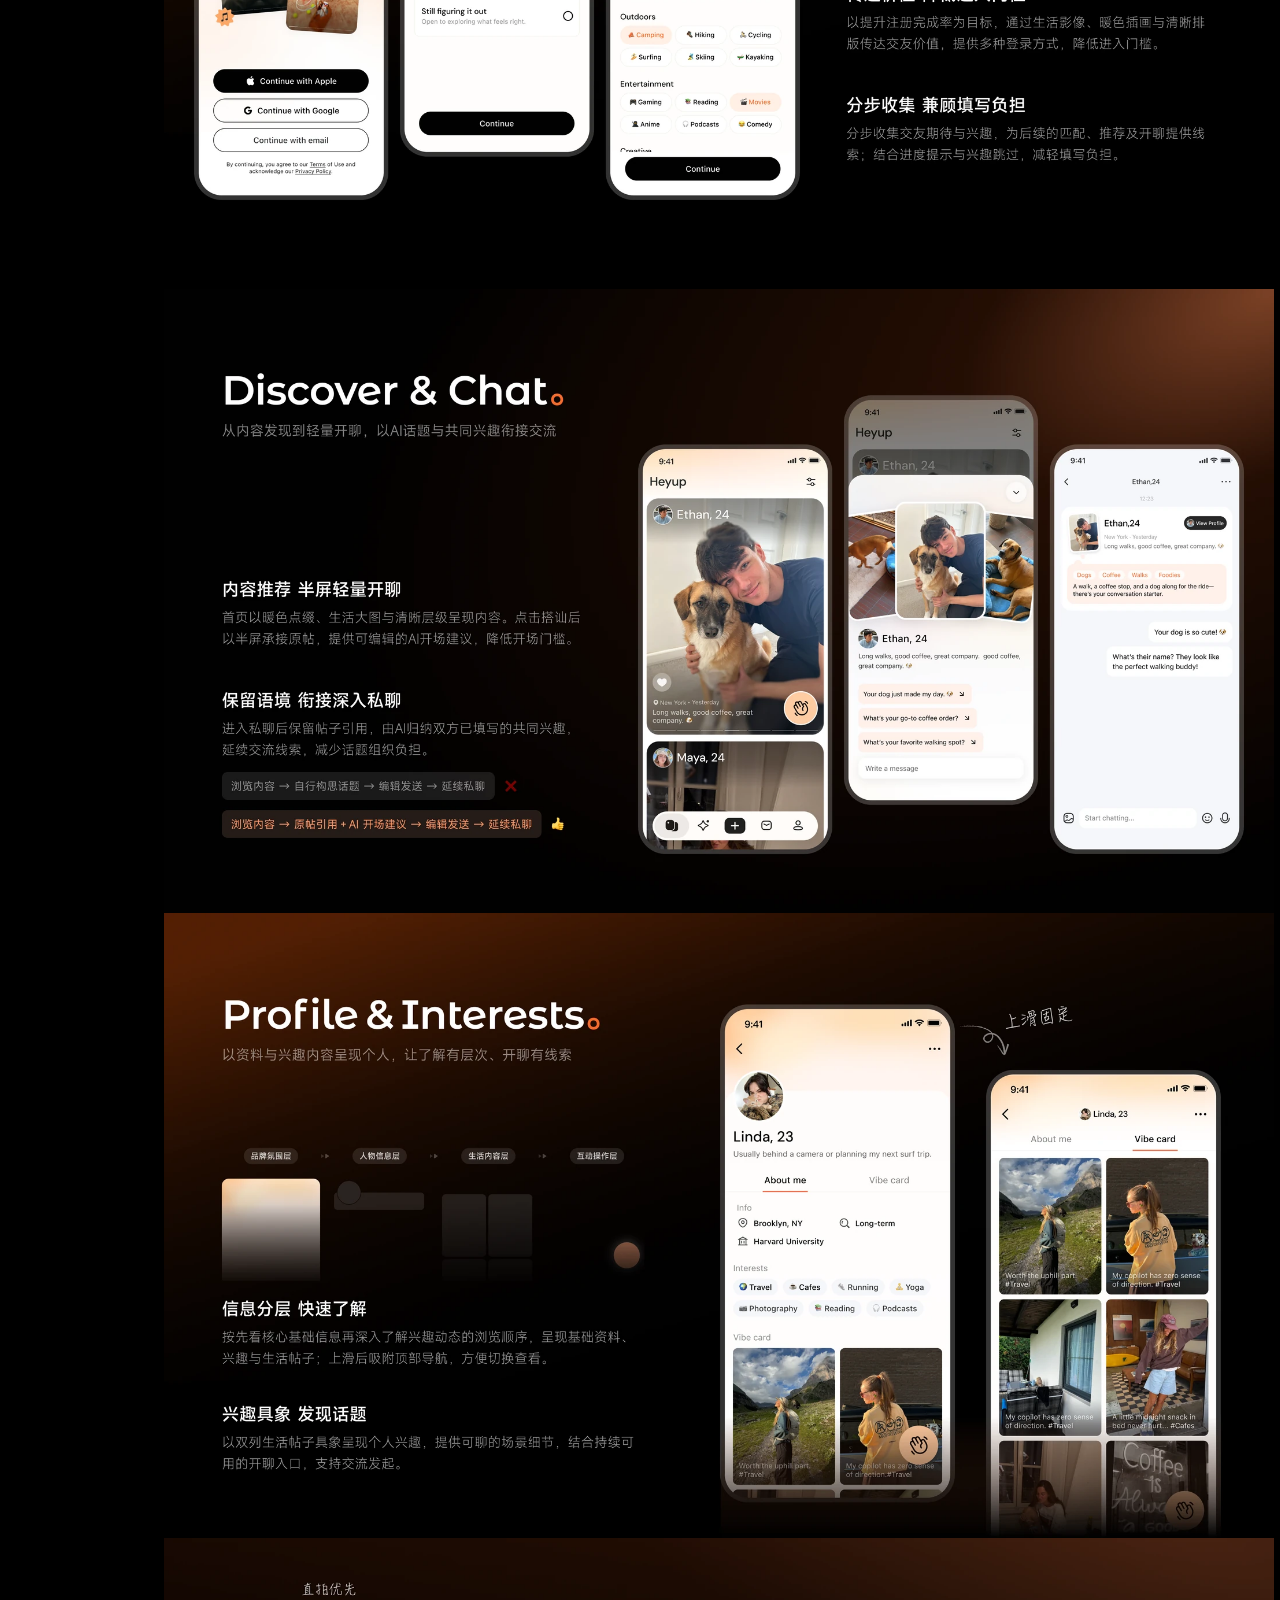
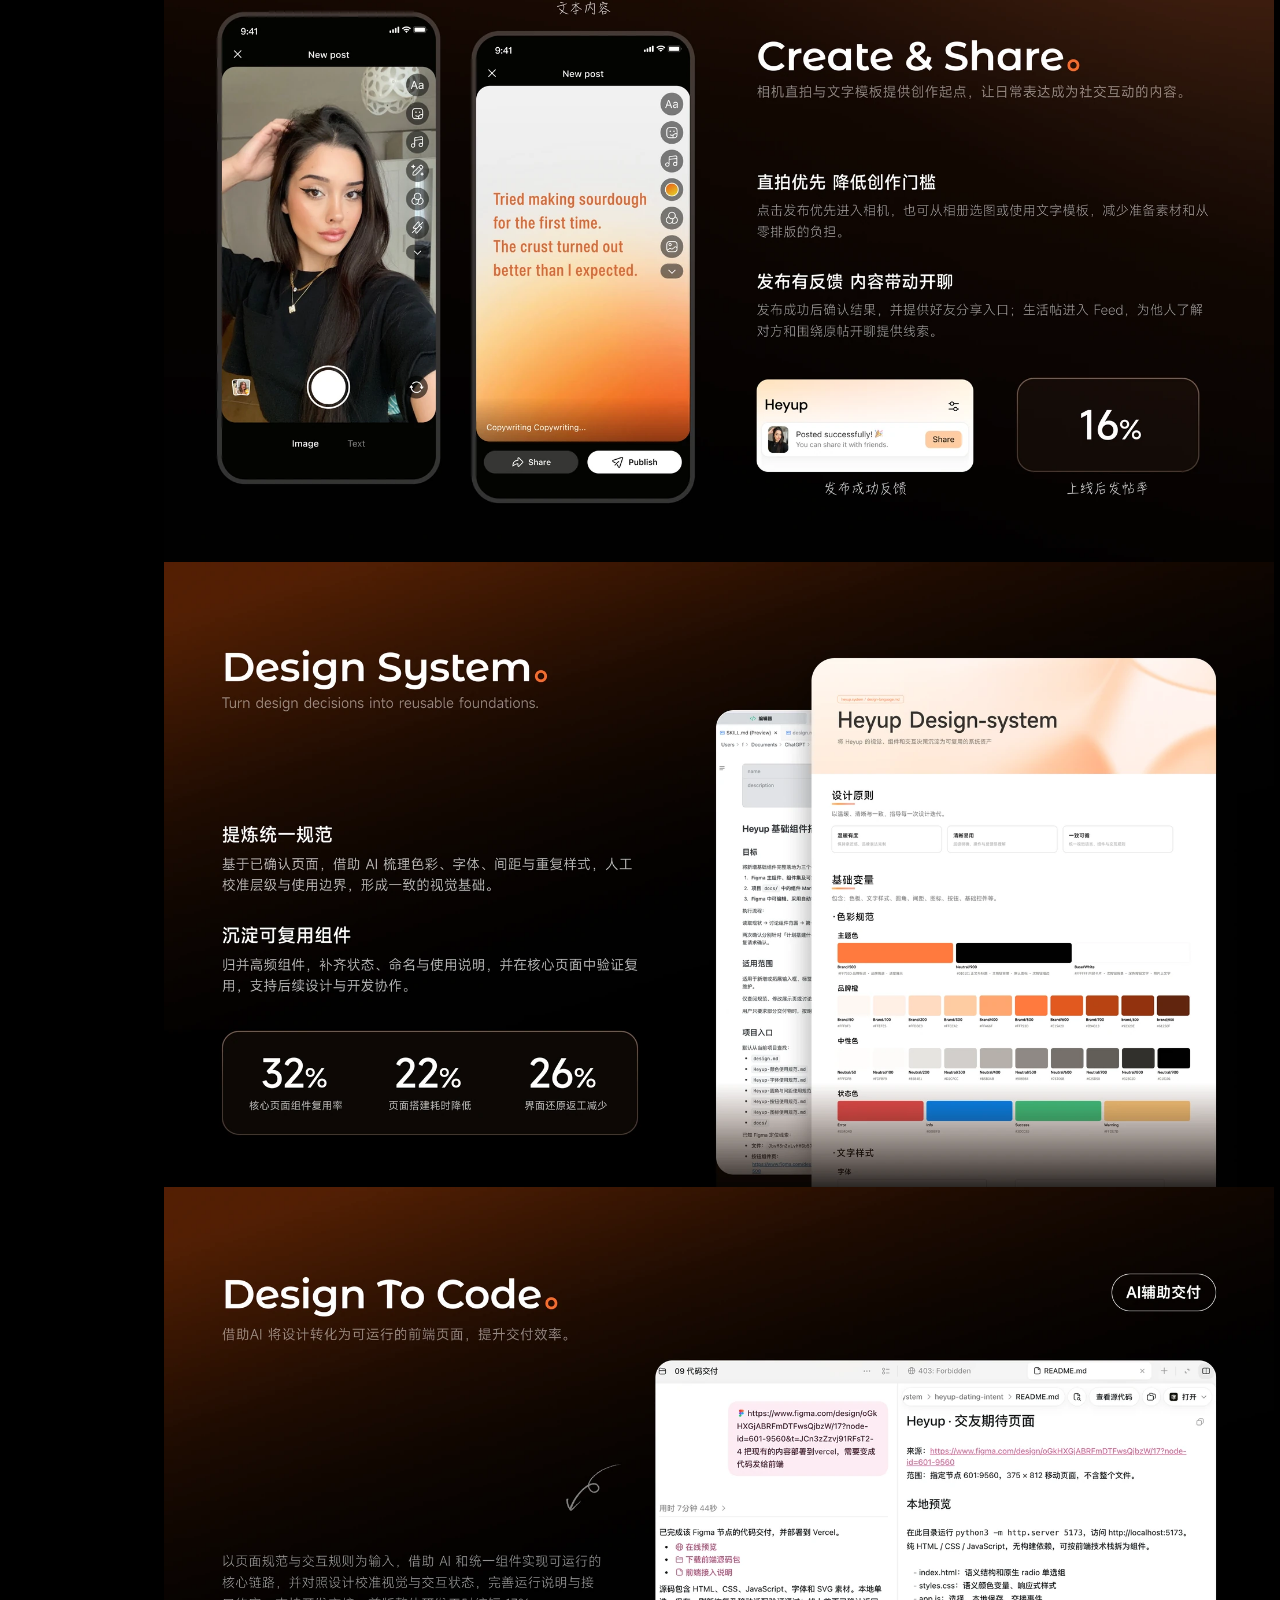
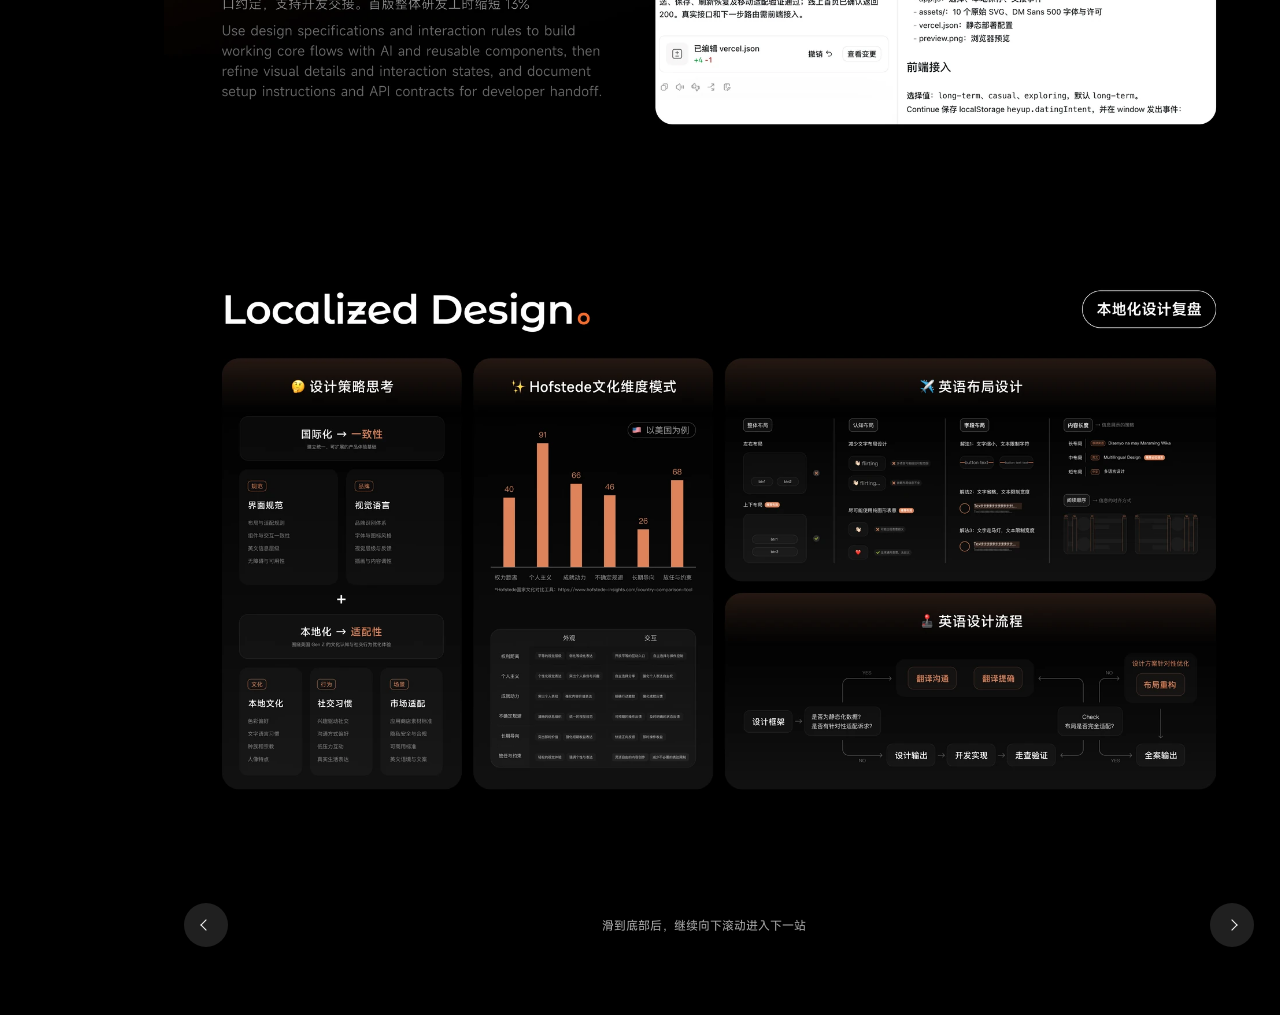
==== commit b589ecb8: "优化图片和视频加载" ====
--- a/project-1.html
+++ b/project-1.html
@@ -1,5 +1,5 @@
 <!doctype html><html lang="zh-CN"><head><meta charset="UTF-8"><meta name="viewport" content="width=device-width,initial-scale=1"><title>他趣北美 · Ruby</title><style>*{box-sizing:border-box}html{scroll-behavior:smooth;scroll-padding-top:35px}body{margin:0;background:#111;color:#eee;font-family:Arial,'PingFang SC',sans-serif}a{color:inherit;text-decoration:none}.sidebar{position:fixed;inset:0 auto 0 0;width:190px;padding:35px 24px;border-right:1px solid #ffffff20;display:flex;flex-direction:column;background:#151515aa;backdrop-filter:blur(24px);z-index:5}.back,.next{font-size:12px;line-height:1.8}.brand{font-size:28px;font-weight:bold;margin:48px 0 12px}.project-name{font-size:13px;color:#999;line-height:1.7}.toc{display:flex;flex-direction:column;gap:22px;margin:auto 0}.toc a{font-size:12px;color:#888;border-left:2px solid transparent;padding-left:12px}.toc a.active{color:white;border-color:white}.next{border-top:1px solid #ffffff25;padding-top:22px}.gallery{margin-left:190px;padding:45px 4vw 0;max-width:2200px}.heading{margin:20px 0 45px}.heading small{font-size:10px;letter-spacing:3px;color:#888}h1{font-size:clamp(28px,4vw,64px);font-weight:500;letter-spacing:-1px}.gallery figure{margin:0 0 30px;scroll-margin-top:25px}.gallery img{display:block;width:100%;height:auto;aspect-ratio:16/9;object-fit:contain;background:#1c1c1c}.gallery figcaption{font-size:11px;color:#888;margin-top:12px;display:flex;justify-content:space-between}.end{padding:65px 0;text-align:center;color:#aaa;font-size:13px}.end a{display:inline-block;margin-top:25px;border:1px solid #666;border-radius:30px;padding:13px 24px;color:#eee}.progress{height:2px;background:#eee;width:0;margin:25px auto 0;max-width:150px}@media(max-width:700px){.sidebar{width:100%;height:auto;bottom:auto;padding:14px 5%;display:grid;grid-template-columns:1fr auto;gap:14px;border-bottom:1px solid #333}.brand,.project-name{display:none}.toc{grid-column:1/-1;grid-row:2;flex-direction:row;gap:18px;overflow-x:auto}.toc a{white-space:nowrap;padding-left:0;border:0}.toc a.active{text-decoration:underline;text-underline-offset:6px}.next{padding:0;border:0}.gallery{margin-left:0;padding:125px 4vw 0}.gallery figure{scroll-margin-top:120px}}@media(prefers-reduced-motion:reduce){html{scroll-behavior:auto}}nav{position:fixed;z-index:20;top:0;left:0;width:100%;height:82px;display:flex;align-items:center;justify-content:space-between;padding:0 5%;background:rgba(20,20,20,.46);backdrop-filter:blur(26px) saturate(0);-webkit-backdrop-filter:blur(26px) saturate(0);border-bottom:1px solid #ffffff26;box-shadow:inset 0 1px 0 #ffffff18,0 8px 32px #00000016}.logo{font-weight:700;font-size:25px;letter-spacing:-1px}.logo i{font-style:normal;color:#eee}nav .links{display:flex;gap:34px;font-size:13px}.nav-end{font-size:12px;color:#888}.dot{display:inline-block;width:6px;height:6px;border-radius:50%;background:#eee;margin-right:8px}.sidebar{top:82px}.project-name{margin-top:28px}.gallery{padding-top:115px}.gallery figure{margin:0;scroll-margin-top:82px}.gallery img{display:block}.end{text-align:right}.end .progress{margin-right:0}.end a{margin-left:auto}html{scroll-padding-top:0}@media(max-width:700px){nav{height:65px}nav .links{gap:18px;font-size:11px}.nav-end{display:none}.sidebar{top:65px}.gallery{padding-top:180px}.gallery figure{scroll-margin-top:160px}}
-.end{height:180px;padding:0;position:relative;display:flex;align-items:center;justify-content:flex-end;gap:20px}.end #hint{position:absolute;left:50%;top:50%;transform:translate(-50%,-50%);text-align:center;width:55%;font-size:12px;padding-right:30px}.end>a{margin:0;position:relative;z-index:1}.end .progress{position:absolute;bottom:38px;left:50%;transform:translateX(-50%);margin:0}.sidebar>.next{margin-bottom:38px}.sidebar .toc{margin-top:auto;margin-bottom:auto}@media(max-width:700px){.sidebar>.next{margin-bottom:0}.end{height:180px}.end #hint{left:0;transform:translateY(-50%);width:60%;padding:0 15px 0 0;font-size:10px}.end>a{padding:12px 14px;font-size:12px}}nav .links{margin-left:auto}nav{gap:24px}nav{height:64px}:root{--nav-height:64px}html{scroll-padding-top:64px}.chevron{display:inline-block;width:9px;height:9px;border-top:2px solid currentColor;border-right:2px solid currentColor;transform:rotate(45deg);vertical-align:middle;margin:0 4px}.chevron.left{transform:rotate(-135deg)}@media(max-width:700px){nav{height:56px}:root{--nav-height:56px}html{scroll-padding-top:56px}}.sidebar{top:64px}.gallery{padding-top:97px}.gallery figure{scroll-margin-top:64px}@media(max-width:700px){.sidebar{top:56px}.gallery{padding-top:171px}.gallery figure{scroll-margin-top:151px}}body{background:#0c0c0c;color:#f1f1ef;-webkit-font-smoothing:antialiased}nav{background:#10101080}.toc a{transition:color .2s}.heading h1{font-weight:500;letter-spacing:-2px}.gallery img{width:100%;height:auto;aspect-ratio:auto;object-fit:initial;filter:none;opacity:1}.sidebar .toc{overflow-y:auto;min-height:0;flex:1;margin:25px 0;gap:0}.toc a{padding-top:10px;padding-bottom:10px;flex-shrink:0}.sidebar>.next{flex-shrink:0}@media(max-width:700px){.sidebar .toc{overflow-x:auto;overflow-y:hidden;margin:0;flex-direction:row;gap:18px}.toc a{padding-top:4px;padding-bottom:4px}}html,body{background:#000}nav{background:#0009}.sidebar{width:154px;padding:30px 18px;background:#000;border-right:0;text-align:left}.sidebar .back{font-size:10px}.project-name{font-size:11px}.sidebar .toc a{font-size:10px;color:#666;border:0;padding-left:0;text-decoration:none;transition:color .2s,font-size .2s}.sidebar .toc a.active{font-size:12px;color:#eee;text-decoration:underline;text-underline-offset:6px;text-decoration-thickness:1px}.gallery{margin-left:154px;padding-left:18px;padding-right:18px;max-width:none}.gallery figure{margin:0 0 100px}.gallery figure:last-of-type{margin-bottom:0}.gallery img{background:#000;filter:none}.end>a.next-circle{width:46px;height:46px;border:1px solid #777;border-radius:50%;padding:0;display:grid;place-items:center;margin:0}.sidebar .next{font-size:11px}@media(max-width:700px){.sidebar{width:100%;padding:12px 18px}.gallery{margin-left:0;padding-left:18px;padding-right:18px}.sidebar .toc a{font-size:10px}.sidebar .toc a.active{font-size:11px}.gallery figure{margin-bottom:100px}}.gallery figure{margin-bottom:20px}.gallery figure:last-of-type{margin-bottom:0}.end>a.prev-circle{position:absolute;left:0;top:50%;transform:translateY(-50%);margin:0;width:46px;height:46px;border:1px solid #777;border-radius:50%;padding:0;display:grid;place-items:center}.end>a:hover{background:#ffffff16}@media(max-width:700px){.gallery figure{margin-bottom:20px}.end #hint{left:50%;transform:translate(-50%,-50%);width:60%;padding:0 8px}}@font-face{font-family:MiSans;src:url('assets/fonts/MiSans-Regular.ttf') format('truetype');font-weight:400;font-display:swap}@font-face{font-family:MiSans;src:url('assets/fonts/MiSans-Medium.ttf') format('truetype');font-weight:500;font-display:swap}@font-face{font-family:MiSans;src:url('assets/fonts/MiSans-Semibold.ttf') format('truetype');font-weight:600 900;font-display:swap}@font-face{font-family:'Montserrat Alternates';src:url('assets/fonts/MontserratAlternates-Black.ttf') format('truetype');font-weight:900;font-display:swap}body,button,input,dialog{font-family:MiSans,sans-serif}.logo,.english-title{font-family:'Montserrat Alternates',MiSans,sans-serif;font-weight:900}.logo{letter-spacing:-1.3px}nav{padding-left:24px;padding-right:24px}.gallery figure{margin-bottom:10px}.gallery figure:last-of-type{margin-bottom:0}.sidebar{padding-left:24px;padding-right:16px}.sidebar .toc{position:absolute;top:50%;transform:translateY(-50%);left:24px;right:16px;flex:none;height:300px;max-height:calc(100% - 180px);margin:0;overflow:auto;scrollbar-width:none;display:block;padding-block:135px;scroll-behavior:smooth}.sidebar .toc::-webkit-scrollbar{display:none}.sidebar .toc a{display:block;line-height:18px;padding-top:5px;padding-bottom:5px;font-size:10px}.sidebar .toc a.active{font-size:12px}.heading h1{font-size:clamp(28px,4vw,60px)}.gallery{padding-right:24px}@media(max-width:700px){.sidebar .toc{position:static;transform:none;height:auto;max-height:none;display:flex;padding:0;overflow-x:auto;white-space:nowrap}.sidebar .toc a{padding:5px 0}.gallery{padding-left:24px;padding-right:24px}.gallery figure{margin-bottom:10px}}nav{padding-left:40px;padding-right:40px}.sidebar{padding-left:40px;width:174px}.sidebar .toc{left:40px}.gallery{margin-left:174px;padding-right:40px}@media(max-width:700px){.sidebar{width:100%;padding-left:40px;padding-right:40px}.gallery{margin-left:0;padding-left:40px;padding-right:40px}}nav .links a:last-child{display:inline-flex;align-items:center;gap:4px}nav .links a:last-child .chevron{margin:0;width:8px;height:8px}.sidebar{width:132px;padding-right:12px}.project-name{display:flex;flex-direction:column;gap:6px;line-height:1.7}.project-number{color:#aaa}.sidebar .toc{top:44%;right:12px;height:280px;padding-block:125px}.gallery{margin-left:132px;padding-left:0;padding-right:0;width:calc(100% - 132px)}.gallery figure{width:100%}.gallery img{width:100%;height:auto;max-width:none}.gallery .heading{padding-left:20px;padding-right:20px}.end{margin:0 20px}@media(max-width:700px){.sidebar{width:100%;padding-right:40px}.sidebar .project-name{display:none}.sidebar .toc{height:auto;padding:0;top:auto}.gallery{margin-left:0;width:100%;padding-left:0;padding-right:0}.gallery .heading{padding-left:40px;padding-right:40px}.end{margin:0 20px}}
+.end{height:180px;padding:0;position:relative;display:flex;align-items:center;justify-content:flex-end;gap:20px}.end #hint{position:absolute;left:50%;top:50%;transform:translate(-50%,-50%);text-align:center;width:55%;font-size:12px;padding-right:30px}.end>a{margin:0;position:relative;z-index:1}.end .progress{position:absolute;bottom:38px;left:50%;transform:translateX(-50%);margin:0}.sidebar>.next{margin-bottom:38px}.sidebar .toc{margin-top:auto;margin-bottom:auto}@media(max-width:700px){.sidebar>.next{margin-bottom:0}.end{height:180px}.end #hint{left:0;transform:translateY(-50%);width:60%;padding:0 15px 0 0;font-size:10px}.end>a{padding:12px 14px;font-size:12px}}nav .links{margin-left:auto}nav{gap:24px}nav{height:64px}:root{--nav-height:64px}html{scroll-padding-top:64px}.chevron{display:inline-block;width:9px;height:9px;border-top:2px solid currentColor;border-right:2px solid currentColor;transform:rotate(45deg);vertical-align:middle;margin:0 4px}.chevron.left{transform:rotate(-135deg)}@media(max-width:700px){nav{height:56px}:root{--nav-height:56px}html{scroll-padding-top:56px}}.sidebar{top:64px}.gallery{padding-top:97px}.gallery figure{scroll-margin-top:64px}@media(max-width:700px){.sidebar{top:56px}.gallery{padding-top:171px}.gallery figure{scroll-margin-top:151px}}body{background:#0c0c0c;color:#f1f1ef;-webkit-font-smoothing:antialiased}nav{background:#10101080}.toc a{transition:color .2s}.heading h1{font-weight:500;letter-spacing:-2px}.gallery img{width:100%;height:auto;aspect-ratio:auto;object-fit:initial;filter:none;opacity:1}.sidebar .toc{overflow-y:auto;min-height:0;flex:1;margin:25px 0;gap:0}.toc a{padding-top:10px;padding-bottom:10px;flex-shrink:0}.sidebar>.next{flex-shrink:0}@media(max-width:700px){.sidebar .toc{overflow-x:auto;overflow-y:hidden;margin:0;flex-direction:row;gap:18px}.toc a{padding-top:4px;padding-bottom:4px}}html,body{background:#000}nav{background:#0009}.sidebar{width:154px;padding:30px 18px;background:#000;border-right:0;text-align:left}.sidebar .back{font-size:10px}.project-name{font-size:11px}.sidebar .toc a{font-size:10px;color:#666;border:0;padding-left:0;text-decoration:none;transition:color .2s,font-size .2s}.sidebar .toc a.active{font-size:12px;color:#eee;text-decoration:underline;text-underline-offset:6px;text-decoration-thickness:1px}.gallery{margin-left:154px;padding-left:18px;padding-right:18px;max-width:none}.gallery figure{margin:0 0 100px}.gallery figure:last-of-type{margin-bottom:0}.gallery img{background:#000;filter:none}.end>a.next-circle{width:46px;height:46px;border:1px solid #777;border-radius:50%;padding:0;display:grid;place-items:center;margin:0}.sidebar .next{font-size:11px}@media(max-width:700px){.sidebar{width:100%;padding:12px 18px}.gallery{margin-left:0;padding-left:18px;padding-right:18px}.sidebar .toc a{font-size:10px}.sidebar .toc a.active{font-size:11px}.gallery figure{margin-bottom:100px}}.gallery figure{margin-bottom:20px}.gallery figure:last-of-type{margin-bottom:0}.end>a.prev-circle{position:absolute;left:0;top:50%;transform:translateY(-50%);margin:0;width:46px;height:46px;border:1px solid #777;border-radius:50%;padding:0;display:grid;place-items:center}.end>a:hover{background:#ffffff16}@media(max-width:700px){.gallery figure{margin-bottom:20px}.end #hint{left:50%;transform:translate(-50%,-50%);width:60%;padding:0 8px}}@font-face{font-family:MiSans;src:url('assets/optimized/MiSans-Regular-3d7a1f1793.woff2') format('woff2');font-weight:400;font-display:swap}@font-face{font-family:MiSans;src:url('assets/optimized/MiSans-Medium-09814c353e.woff2') format('woff2');font-weight:500;font-display:swap}@font-face{font-family:MiSans;src:url('assets/optimized/MiSans-Semibold-93938d1180.woff2') format('woff2');font-weight:600 900;font-display:swap}@font-face{font-family:'Montserrat Alternates';src:url('assets/optimized/MontserratAlternates-Black-a3885d3fa3.woff2') format('woff2');font-weight:900;font-display:swap}body,button,input,dialog{font-family:MiSans,sans-serif}.logo,.english-title{font-family:'Montserrat Alternates',MiSans,sans-serif;font-weight:900}.logo{letter-spacing:-1.3px}nav{padding-left:24px;padding-right:24px}.gallery figure{margin-bottom:10px}.gallery figure:last-of-type{margin-bottom:0}.sidebar{padding-left:24px;padding-right:16px}.sidebar .toc{position:absolute;top:50%;transform:translateY(-50%);left:24px;right:16px;flex:none;height:300px;max-height:calc(100% - 180px);margin:0;overflow:auto;scrollbar-width:none;display:block;padding-block:135px;scroll-behavior:smooth}.sidebar .toc::-webkit-scrollbar{display:none}.sidebar .toc a{display:block;line-height:18px;padding-top:5px;padding-bottom:5px;font-size:10px}.sidebar .toc a.active{font-size:12px}.heading h1{font-size:clamp(28px,4vw,60px)}.gallery{padding-right:24px}@media(max-width:700px){.sidebar .toc{position:static;transform:none;height:auto;max-height:none;display:flex;padding:0;overflow-x:auto;white-space:nowrap}.sidebar .toc a{padding:5px 0}.gallery{padding-left:24px;padding-right:24px}.gallery figure{margin-bottom:10px}}nav{padding-left:40px;padding-right:40px}.sidebar{padding-left:40px;width:174px}.sidebar .toc{left:40px}.gallery{margin-left:174px;padding-right:40px}@media(max-width:700px){.sidebar{width:100%;padding-left:40px;padding-right:40px}.gallery{margin-left:0;padding-left:40px;padding-right:40px}}nav .links a:last-child{display:inline-flex;align-items:center;gap:4px}nav .links a:last-child .chevron{margin:0;width:8px;height:8px}.sidebar{width:132px;padding-right:12px}.project-name{display:flex;flex-direction:column;gap:6px;line-height:1.7}.project-number{color:#aaa}.sidebar .toc{top:44%;right:12px;height:280px;padding-block:125px}.gallery{margin-left:132px;padding-left:0;padding-right:0;width:calc(100% - 132px)}.gallery figure{width:100%}.gallery img{width:100%;height:auto;max-width:none}.gallery .heading{padding-left:20px;padding-right:20px}.end{margin:0 20px}@media(max-width:700px){.sidebar{width:100%;padding-right:40px}.sidebar .project-name{display:none}.sidebar .toc{height:auto;padding:0;top:auto}.gallery{margin-left:0;width:100%;padding-left:0;padding-right:0}.gallery .heading{padding-left:40px;padding-right:40px}.end{margin:0 20px}}
 .gallery{padding-top:94px}.gallery figure,.gallery figure:last-of-type{margin:0}.sidebar{width:170px;padding:24px 14px 24px 24px}.sidebar .back{display:inline-flex;align-items:center;gap:4px;border:1px solid #ffffff30;border-radius:24px;padding:5px 10px;width:max-content}.sidebar .toc{left:24px;right:14px;top:78px;bottom:28px;height:auto;max-height:none;transform:none;margin:0;padding:0;overflow-y:auto;scrollbar-width:thin;scrollbar-color:#777 #161616;scroll-behavior:smooth}.sidebar .toc a{font-size:10px;line-height:1.6;color:#777;padding:7px 7px 7px 12px;border-radius:4px;text-decoration:none;position:relative;transition:background .2s,color .2s;overflow-wrap:anywhere}.sidebar .toc a.active{font-size:10px;color:#fff;background:#ffffff12;text-decoration:none;font-weight:600}.sidebar .toc a.active:before{content:'';width:3px;height:3px;border-radius:50%;background:#e7e0ce;position:absolute;left:4px;top:50%;transform:translateY(-50%)}.gallery{margin-left:170px;width:calc(100% - 170px)}@media(max-width:700px){.sidebar{width:100%;padding:12px 24px;gap:8px}.sidebar .toc{position:static;display:flex;height:auto;max-height:none;padding:0;overflow-x:auto;overflow-y:hidden}.sidebar .toc a{white-space:nowrap;overflow-wrap:normal;flex-shrink:0;padding:5px 12px}.gallery{padding-top:155px;margin-left:0;width:100%}.gallery figure{margin:0}}.sidebar .toc{top:96px;bottom:auto;height:min(380px,calc(100svh - 220px));max-height:calc(100svh - 220px);scrollbar-width:thin;scrollbar-color:#555 transparent}.sidebar .toc::-webkit-scrollbar{display:block;width:2px;height:2px}.sidebar .toc::-webkit-scrollbar-track{background:transparent}.sidebar .toc::-webkit-scrollbar-thumb{background:#555;border-radius:8px}.sidebar .toc::-webkit-scrollbar-button{display:none}@media(max-width:700px){.sidebar{top:56px;padding:14px 24px 12px;display:flex;flex-direction:column;gap:14px;align-items:stretch;height:auto}.sidebar .back{align-self:flex-start}.sidebar .toc{position:relative;left:auto;right:auto;top:auto;bottom:auto;transform:none;display:flex;flex-direction:row;align-items:center;gap:12px;height:34px;min-height:34px;max-height:34px;flex:none;margin:0;padding:0 0 5px;overflow-x:auto;overflow-y:hidden;scrollbar-width:thin}.sidebar .toc a{display:block;line-height:20px;padding:4px 10px 4px 12px;flex-shrink:0}.gallery{padding-top:178px}.gallery figure{scroll-margin-top:178px}}
 @media(max-width:700px){.sidebar .toc::-webkit-scrollbar{height:1px}.sidebar .toc{scrollbar-width:thin}}
 /* Shared monochrome button language */
@@ -33,7 +33,7 @@
 nav{background:rgba(0,0,0,.18);backdrop-filter:blur(0px);-webkit-backdrop-filter:blur(0px);transition:background .4s,backdrop-filter .4s,border-color .4s}nav.scrolled{background:rgba(20,20,20,.56);backdrop-filter:blur(24px);-webkit-backdrop-filter:blur(24px);border-bottom-color:#ffffff20}nav .links a:last-child{gap:6px}.slow-enter{opacity:0;transform:translateY(14px);transition:opacity 1.1s ease,transform 1.1s cubic-bezier(.2,.65,.3,1);transition-delay:var(--enter-delay,0ms)}.slow-enter.entered{opacity:1;transform:translateY(0)}@media(prefers-reduced-motion:reduce){.slow-enter{opacity:1;transform:none;transition:none}nav{transition:none}}.sidebar .toc::-webkit-scrollbar{width:1px;height:.5px}.sidebar .toc::-webkit-scrollbar-thumb{border-radius:4px}.sidebar .toc{scrollbar-width:thin}@media(max-width:700px){.sidebar .toc::-webkit-scrollbar{height:.5px;width:1px}}nav .links a:last-child{gap:3px}nav .links a:last-child .chevron{width:6px;height:6px;border-width:1.3px;margin:0}.logo{position:relative;font-weight:900;-webkit-text-stroke:.35px #000;letter-spacing:-1px;display:inline-flex;align-items:flex-start}.logo sup{font-family:MiSans,sans-serif;font-size:10px;line-height:1;font-weight:500;-webkit-text-stroke:0;margin-left:2px;margin-top:1px}nav .logo{font-weight:500;-webkit-text-stroke:0} @media(min-width:701px){.sidebar{width:164px}.gallery{margin-left:164px}}
 /* Use all available desktop height for the complete project directory. */
 @media(min-width:701px){.sidebar .toc{top:86px;bottom:18px;height:auto;max-height:none;padding:0;overflow-y:auto}.sidebar .toc a{padding-top:6px;padding-bottom:6px}}
-</style><link rel="stylesheet" href="assets/shared-nav.css?v=49835a45a9e1"><link rel="stylesheet" href="assets/detail-sidebar.css?v=1"><link rel="stylesheet" href="assets/button-motion.css?v=1"></head><body><nav><a href="index.html#home" class="logo">Ruby<sup>©</sup></a><div class="links"><a href="index.html#overview">项目通览</a><a href="index.html#about">关于我</a><a href="index.html#work">设计项目</a><a href="index.html#contact">联系我 <i class="chevron" aria-hidden="true"></i></a></div></nav><aside class="sidebar"><a class="back" href="index.html?project=1#work" aria-label="返回项目展示" title="返回"><svg class="back-icon" viewBox="0 0 24 24" fill="none" aria-hidden="true"><path d="M20 12H4m7-7-7 7 7 7" stroke="currentColor" stroke-width="2" stroke-linecap="round" stroke-linejoin="round"/></svg></a><div class="toc"><a href="#frame-1" class="active">他趣北美</a><a href="#frame-2" class="">设计策略</a><a href="#frame-3" class="">本地化研究</a><a href="#frame-4" class="">视觉探索</a><a href="#frame-5" class="">视觉方向</a><a href="#frame-6" class="">视觉语言</a><a href="#frame-7" class="">原型构建</a><a href="#frame-8" class="">登录注册</a><a href="#frame-9" class="">发现到开聊</a><a href="#frame-10" class="">个人主页</a><a href="#frame-11" class="">内容发布</a><a href="#frame-12" class="">设计规范</a><a href="#frame-13" class="">AI辅助交付</a><a href="#frame-14" class="">本地化复盘</a></div></aside><main class="gallery"><figure id="frame-1"><img src="assets/project-1/5.png?v=f977115acdf9" alt="他趣北美" loading="eager" decoding="async" width="3840" height="2160"></figure><figure id="frame-2"><img src="assets/project-1/6.png?v=b25caa3f698f" alt="设计策略" loading="lazy" decoding="async" width="3840" height="2160"></figure><figure id="frame-3"><img src="assets/project-1/7.png?v=892ef8f17a9c" alt="本地化研究" loading="lazy" decoding="async" width="3840" height="2160"></figure><figure id="frame-4"><img src="assets/project-1/8.png?v=bca156856c85" alt="视觉探索" loading="lazy" decoding="async" width="3840" height="2160"></figure><figure id="frame-5"><img src="assets/project-1/9.png?v=f39c86bab4b0" alt="视觉方向" loading="lazy" decoding="async" width="3840" height="2160"></figure><figure id="frame-6"><img src="assets/project-1/10.png?v=555124a62847" alt="视觉语言" loading="lazy" decoding="async" width="3840" height="2160"></figure><figure id="frame-7"><img src="assets/project-1/11.png?v=ed8fefd7d363" alt="原型构建" loading="lazy" decoding="async" width="3840" height="2160"></figure><figure id="frame-8"><img src="assets/project-1/12.png?v=3e1817de766b" alt="登录注册" loading="lazy" decoding="async" width="3840" height="2160"></figure><figure id="frame-9"><img src="assets/project-1/13.png?v=dec51fceb868" alt="发现到开聊" loading="lazy" decoding="async" width="3840" height="2160"></figure><figure id="frame-10"><img src="assets/project-1/14.png?v=d197318d5764" alt="个人主页" loading="lazy" decoding="async" width="3840" height="2160"></figure><figure id="frame-11"><img src="assets/project-1/15.png?v=16917f5837c8" alt="内容发布" loading="lazy" decoding="async" width="3840" height="2160"></figure><figure id="frame-12"><img src="assets/project-1/16.png?v=82422fd2b149" alt="设计规范" loading="lazy" decoding="async" width="3840" height="2160"></figure><figure id="frame-13"><img src="assets/project-1/17.png?v=618a8e848897" alt="AI辅助交付" loading="lazy" decoding="async" width="3840" height="2160"></figure><figure id="frame-14"><img src="assets/project-1/18.png?v=f14d13234a2a" alt="本地化复盘" loading="lazy" decoding="async" width="3840" height="2160"></figure><footer class="end"><a class="prev-circle" href="index.html#work" aria-label="返回项目展示"><i class="chevron left" aria-hidden="true"></i></a><div id="hint">滑到底部后，继续向下滚动进入下一站</div><div class="progress"></div><a href="project-2.html" aria-label="下一个项目" class="next-circle"><i class="chevron" aria-hidden="true"></i></a></footer></main><script>const links=[...document.querySelectorAll('.toc a')];const sections=[...document.querySelectorAll('figure')];function centerActive(a){const toc=a.parentElement;if(innerWidth>700)toc.scrollTo({top:a.offsetTop-toc.clientHeight/2+a.offsetHeight/2,behavior:'smooth'});else toc.scrollTo({left:a.offsetLeft-toc.clientWidth/2+a.offsetWidth/2,behavior:'smooth'})}// Choose one section from its position, rather than observer callback order.
+</style><link rel="stylesheet" href="assets/shared-nav.css?v=49835a45a9e1"><link rel="stylesheet" href="assets/detail-sidebar.css?v=1"><link rel="stylesheet" href="assets/button-motion.css?v=1"><style>.gallery figure{position:relative}.media-retry{position:absolute;inset:0;margin:auto;width:max-content;max-width:90%;height:max-content;padding:12px 20px;border:1px solid #666;border-radius:8px;background:#222;color:#fff;cursor:pointer;font:14px sans-serif}</style><script src="assets/media-recovery.js?v=1" defer></script></head><body><nav><a href="index.html#home" class="logo">Ruby<sup>©</sup></a><div class="links"><a href="index.html#overview">项目通览</a><a href="index.html#about">关于我</a><a href="index.html#work">设计项目</a><a href="index.html#contact">联系我 <i class="chevron" aria-hidden="true"></i></a></div></nav><aside class="sidebar"><a class="back" href="index.html?project=1#work" aria-label="返回项目展示" title="返回"><svg class="back-icon" viewBox="0 0 24 24" fill="none" aria-hidden="true"><path d="M20 12H4m7-7-7 7 7 7" stroke="currentColor" stroke-width="2" stroke-linecap="round" stroke-linejoin="round"/></svg></a><div class="toc"><a href="#frame-1" class="active">他趣北美</a><a href="#frame-2" class="">设计策略</a><a href="#frame-3" class="">本地化研究</a><a href="#frame-4" class="">视觉探索</a><a href="#frame-5" class="">视觉方向</a><a href="#frame-6" class="">视觉语言</a><a href="#frame-7" class="">原型构建</a><a href="#frame-8" class="">登录注册</a><a href="#frame-9" class="">发现到开聊</a><a href="#frame-10" class="">个人主页</a><a href="#frame-11" class="">内容发布</a><a href="#frame-12" class="">设计规范</a><a href="#frame-13" class="">AI辅助交付</a><a href="#frame-14" class="">本地化复盘</a></div></aside><main class="gallery"><figure id="frame-1"><img alt="他趣北美" src="assets/optimized/project-1-5-f977115acd-1920.webp" srcset="assets/optimized/project-1-5-f977115acd-960.webp 960w, assets/optimized/project-1-5-f977115acd-1920.webp 1920w, assets/optimized/project-1-5-f977115acd-2880.webp 2880w" sizes="(max-width: 700px) 100vw, calc(100vw - 190px)" data-fallback="assets/project-1/5.png?v=f977115acdf9" width="3840" height="2160" decoding="async" loading="eager" fetchpriority="high"></figure><figure id="frame-2"><img alt="设计策略" src="assets/optimized/project-1-6-b25caa3f69-1920.webp" srcset="assets/optimized/project-1-6-b25caa3f69-960.webp 960w, assets/optimized/project-1-6-b25caa3f69-1920.webp 1920w, assets/optimized/project-1-6-b25caa3f69-2880.webp 2880w" sizes="(max-width: 700px) 100vw, calc(100vw - 190px)" data-fallback="assets/project-1/6.png?v=b25caa3f698f" width="3840" height="2160" decoding="async" loading="lazy"></figure><figure id="frame-3"><img alt="本地化研究" src="assets/optimized/project-1-7-892ef8f17a-1920.webp" srcset="assets/optimized/project-1-7-892ef8f17a-960.webp 960w, assets/optimized/project-1-7-892ef8f17a-1920.webp 1920w, assets/optimized/project-1-7-892ef8f17a-2880.webp 2880w" sizes="(max-width: 700px) 100vw, calc(100vw - 190px)" data-fallback="assets/project-1/7.png?v=892ef8f17a9c" width="3840" height="2160" decoding="async" loading="lazy"></figure><figure id="frame-4"><img alt="视觉探索" src="assets/optimized/project-1-8-bca156856c-1920.webp" srcset="assets/optimized/project-1-8-bca156856c-960.webp 960w, assets/optimized/project-1-8-bca156856c-1920.webp 1920w, assets/optimized/project-1-8-bca156856c-2880.webp 2880w" sizes="(max-width: 700px) 100vw, calc(100vw - 190px)" data-fallback="assets/project-1/8.png?v=bca156856c85" width="3840" height="2160" decoding="async" loading="lazy"></figure><figure id="frame-5"><img alt="视觉方向" src="assets/optimized/project-1-9-f39c86bab4-1920.webp" srcset="assets/optimized/project-1-9-f39c86bab4-960.webp 960w, assets/optimized/project-1-9-f39c86bab4-1920.webp 1920w, assets/optimized/project-1-9-f39c86bab4-2880.webp 2880w" sizes="(max-width: 700px) 100vw, calc(100vw - 190px)" data-fallback="assets/project-1/9.png?v=f39c86bab4b0" width="3840" height="2160" decoding="async" loading="lazy"></figure><figure id="frame-6"><img alt="视觉语言" src="assets/optimized/project-1-10-555124a628-1920.webp" srcset="assets/optimized/project-1-10-555124a628-960.webp 960w, assets/optimized/project-1-10-555124a628-1920.webp 1920w, assets/optimized/project-1-10-555124a628-2880.webp 2880w" sizes="(max-width: 700px) 100vw, calc(100vw - 190px)" data-fallback="assets/project-1/10.png?v=555124a62847" width="3840" height="2160" decoding="async" loading="lazy"></figure><figure id="frame-7"><img alt="原型构建" src="assets/optimized/project-1-11-ed8fefd7d3-1920.webp" srcset="assets/optimized/project-1-11-ed8fefd7d3-960.webp 960w, assets/optimized/project-1-11-ed8fefd7d3-1920.webp 1920w, assets/optimized/project-1-11-ed8fefd7d3-2880.webp 2880w" sizes="(max-width: 700px) 100vw, calc(100vw - 190px)" data-fallback="assets/project-1/11.png?v=ed8fefd7d363" width="3840" height="2160" decoding="async" loading="lazy"></figure><figure id="frame-8"><img alt="登录注册" src="assets/optimized/project-1-12-3e1817de76-1920.webp" srcset="assets/optimized/project-1-12-3e1817de76-960.webp 960w, assets/optimized/project-1-12-3e1817de76-1920.webp 1920w, assets/optimized/project-1-12-3e1817de76-2880.webp 2880w" sizes="(max-width: 700px) 100vw, calc(100vw - 190px)" data-fallback="assets/project-1/12.png?v=3e1817de766b" width="3840" height="2160" decoding="async" loading="lazy"></figure><figure id="frame-9"><img alt="发现到开聊" src="assets/optimized/project-1-13-dec51fceb8-1920.webp" srcset="assets/optimized/project-1-13-dec51fceb8-960.webp 960w, assets/optimized/project-1-13-dec51fceb8-1920.webp 1920w, assets/optimized/project-1-13-dec51fceb8-2880.webp 2880w" sizes="(max-width: 700px) 100vw, calc(100vw - 190px)" data-fallback="assets/project-1/13.png?v=dec51fceb868" width="3840" height="2160" decoding="async" loading="lazy"></figure><figure id="frame-10"><img alt="个人主页" src="assets/optimized/project-1-14-d197318d57-1920.webp" srcset="assets/optimized/project-1-14-d197318d57-960.webp 960w, assets/optimized/project-1-14-d197318d57-1920.webp 1920w, assets/optimized/project-1-14-d197318d57-2880.webp 2880w" sizes="(max-width: 700px) 100vw, calc(100vw - 190px)" data-fallback="assets/project-1/14.png?v=d197318d5764" width="3840" height="2160" decoding="async" loading="lazy"></figure><figure id="frame-11"><img alt="内容发布" src="assets/optimized/project-1-15-16917f5837-1920.webp" srcset="assets/optimized/project-1-15-16917f5837-960.webp 960w, assets/optimized/project-1-15-16917f5837-1920.webp 1920w, assets/optimized/project-1-15-16917f5837-2880.webp 2880w" sizes="(max-width: 700px) 100vw, calc(100vw - 190px)" data-fallback="assets/project-1/15.png?v=16917f5837c8" width="3840" height="2160" decoding="async" loading="lazy"></figure><figure id="frame-12"><img alt="设计规范" src="assets/optimized/project-1-16-82422fd2b1-1920.webp" srcset="assets/optimized/project-1-16-82422fd2b1-960.webp 960w, assets/optimized/project-1-16-82422fd2b1-1920.webp 1920w, assets/optimized/project-1-16-82422fd2b1-2880.webp 2880w" sizes="(max-width: 700px) 100vw, calc(100vw - 190px)" data-fallback="assets/project-1/16.png?v=82422fd2b149" width="3840" height="2160" decoding="async" loading="lazy"></figure><figure id="frame-13"><img alt="AI辅助交付" src="assets/optimized/project-1-17-618a8e8488-1920.webp" srcset="assets/optimized/project-1-17-618a8e8488-960.webp 960w, assets/optimized/project-1-17-618a8e8488-1920.webp 1920w, assets/optimized/project-1-17-618a8e8488-2880.webp 2880w" sizes="(max-width: 700px) 100vw, calc(100vw - 190px)" data-fallback="assets/project-1/17.png?v=618a8e848897" width="3840" height="2160" decoding="async" loading="lazy"></figure><figure id="frame-14"><img alt="本地化复盘" src="assets/optimized/project-1-18-f14d13234a-1920.webp" srcset="assets/optimized/project-1-18-f14d13234a-960.webp 960w, assets/optimized/project-1-18-f14d13234a-1920.webp 1920w, assets/optimized/project-1-18-f14d13234a-2880.webp 2880w" sizes="(max-width: 700px) 100vw, calc(100vw - 190px)" data-fallback="assets/project-1/18.png?v=f14d13234a2a" width="3840" height="2160" decoding="async" loading="lazy"></figure><footer class="end"><a class="prev-circle" href="index.html#work" aria-label="返回项目展示"><i class="chevron left" aria-hidden="true"></i></a><div id="hint">滑到底部后，继续向下滚动进入下一站</div><div class="progress"></div><a href="project-2.html" aria-label="下一个项目" class="next-circle"><i class="chevron" aria-hidden="true"></i></a></footer></main><script>const links=[...document.querySelectorAll('.toc a')];const sections=[...document.querySelectorAll('figure')];function centerActive(a){const toc=a.parentElement;if(innerWidth>700)toc.scrollTo({top:a.offsetTop-toc.clientHeight/2+a.offsetHeight/2,behavior:'smooth'});else toc.scrollTo({left:a.offsetLeft-toc.clientWidth/2+a.offsetWidth/2,behavior:'smooth'})}// Choose one section from its position, rather than observer callback order.
 let tocFrame=0;
 function syncProjectToc(){
  tocFrame=0;
